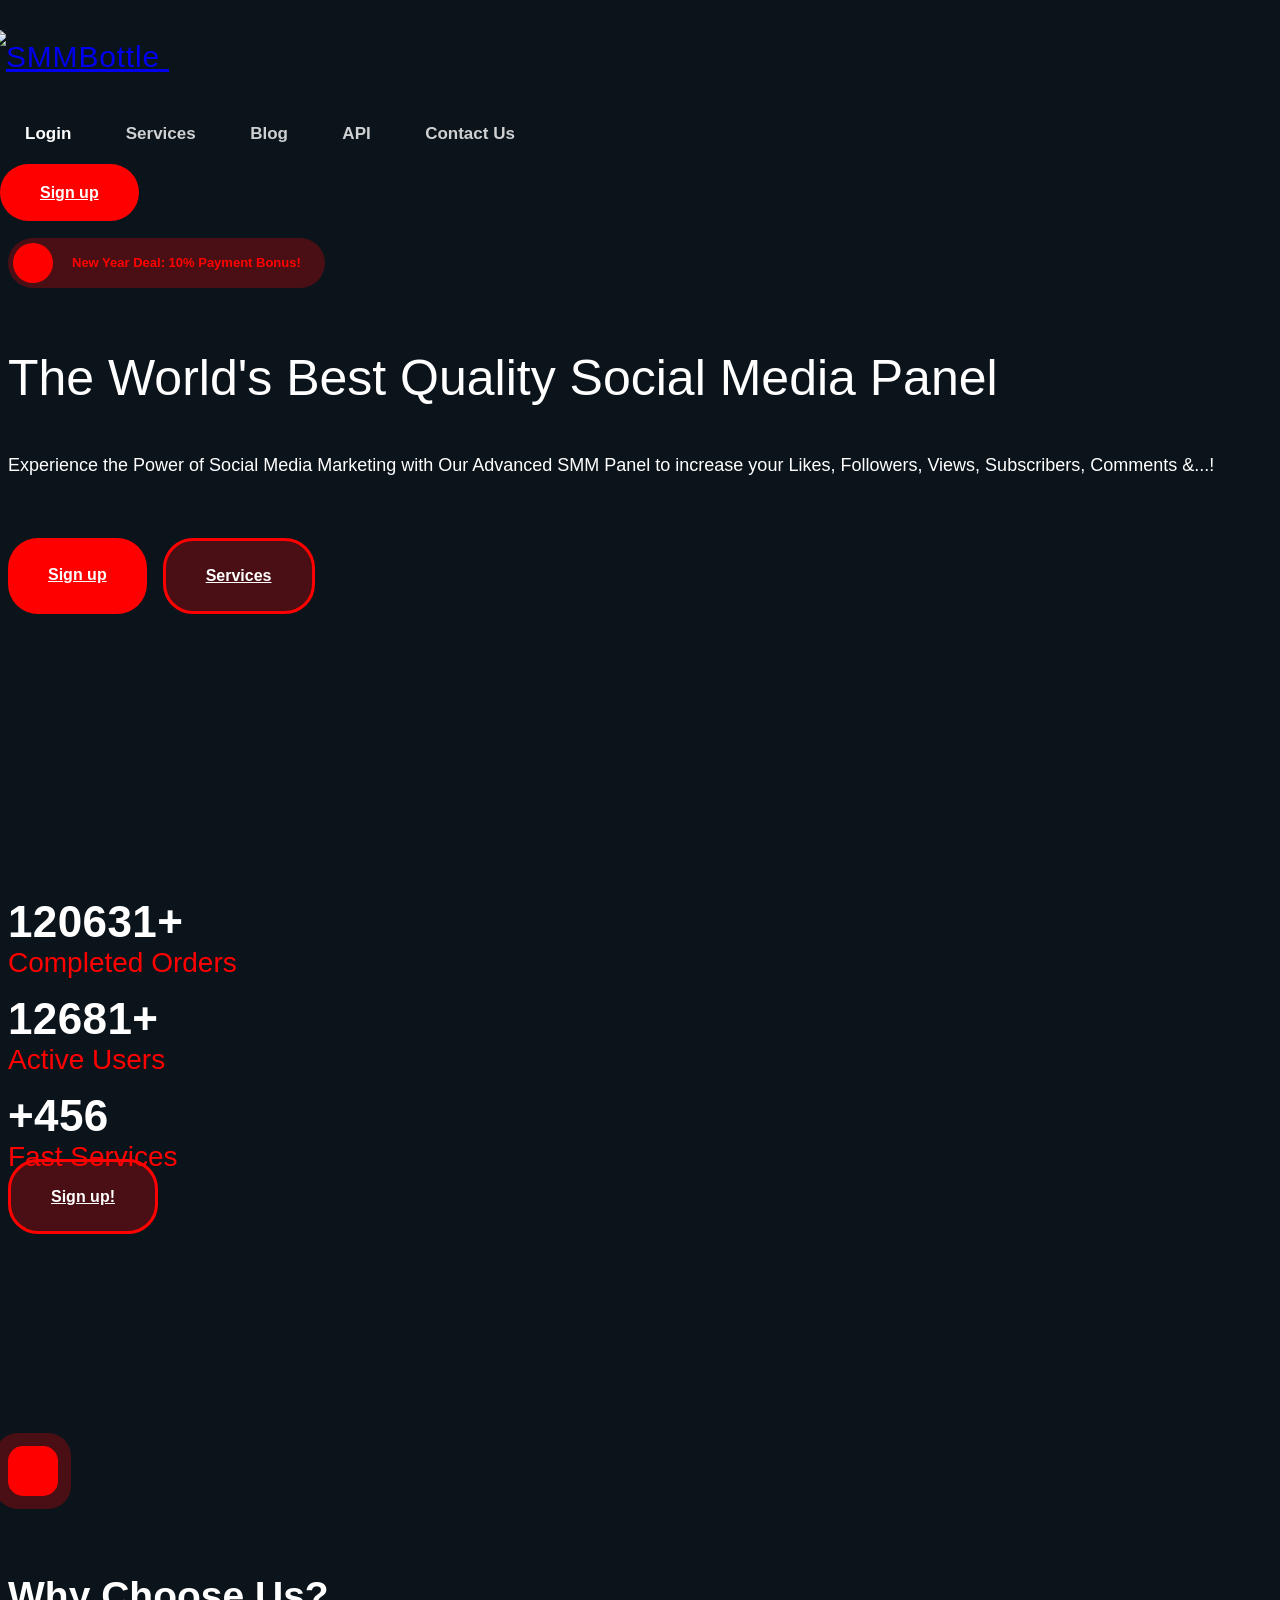
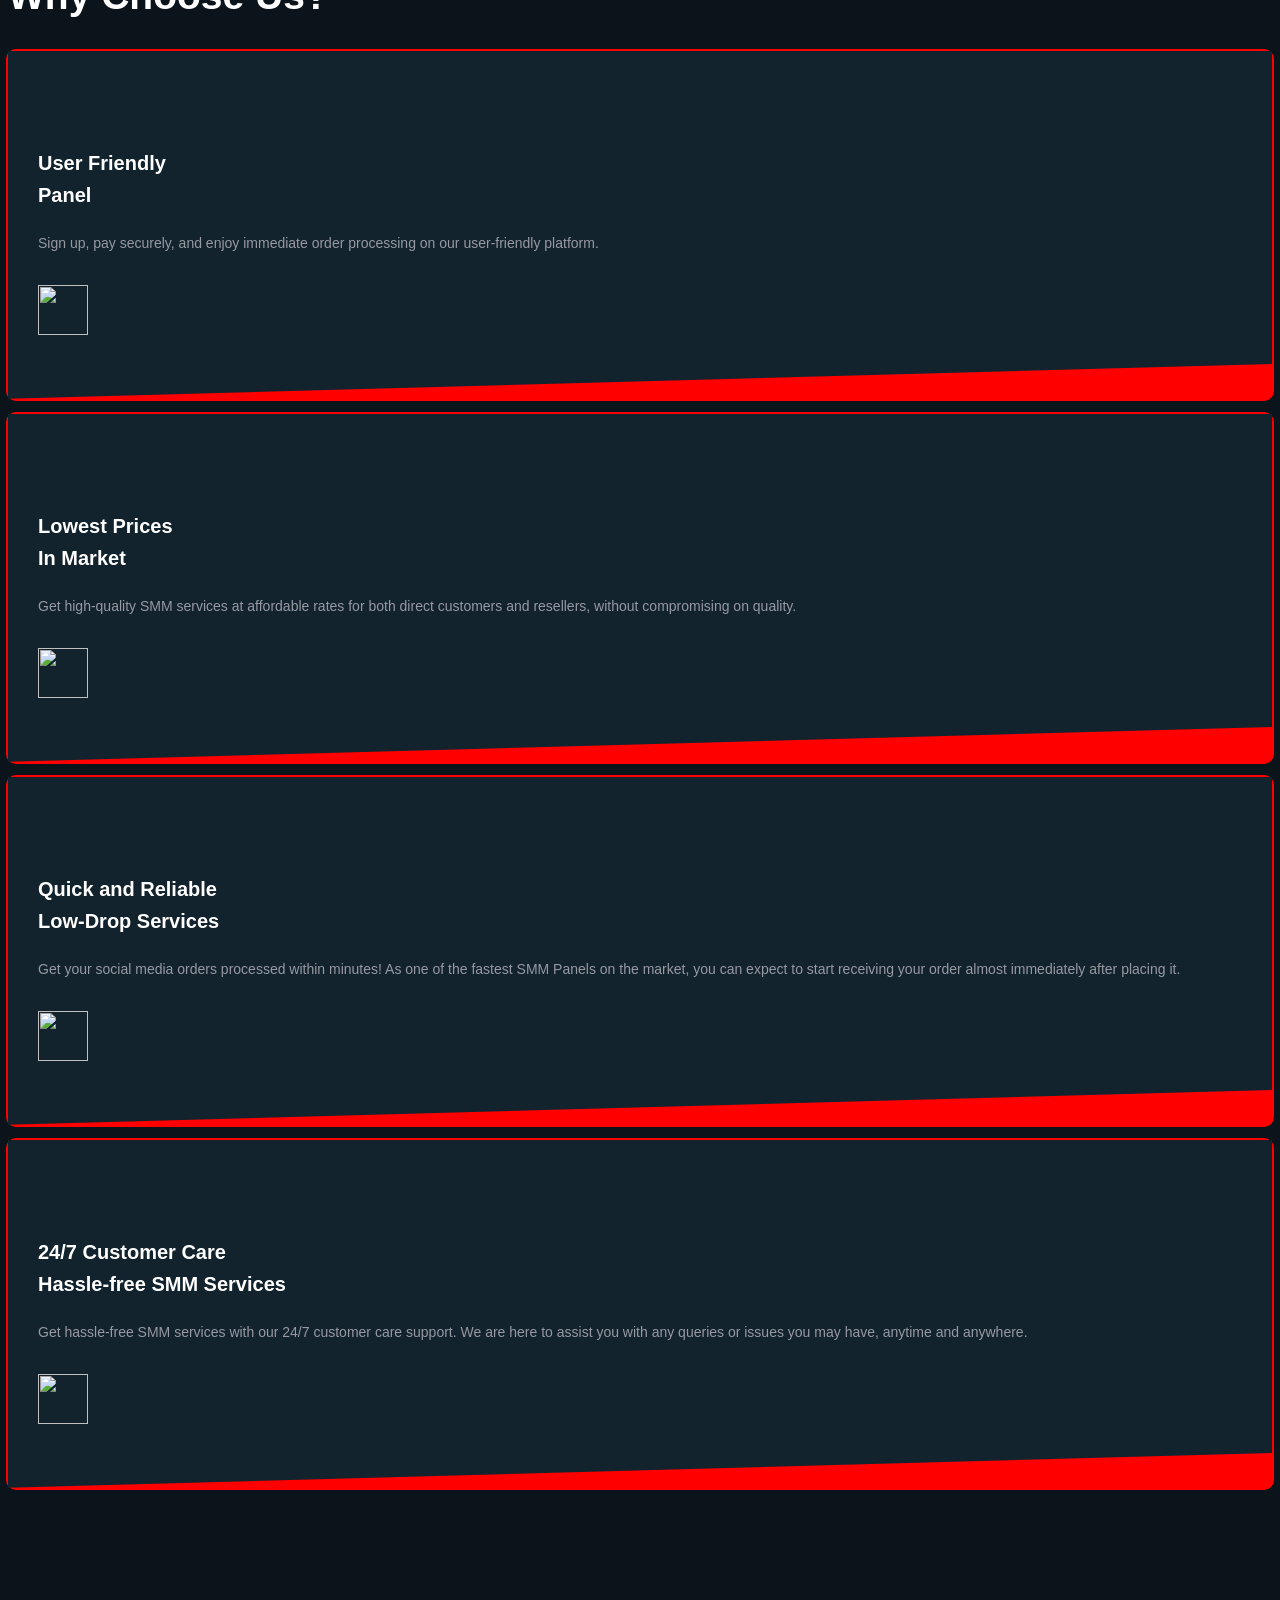
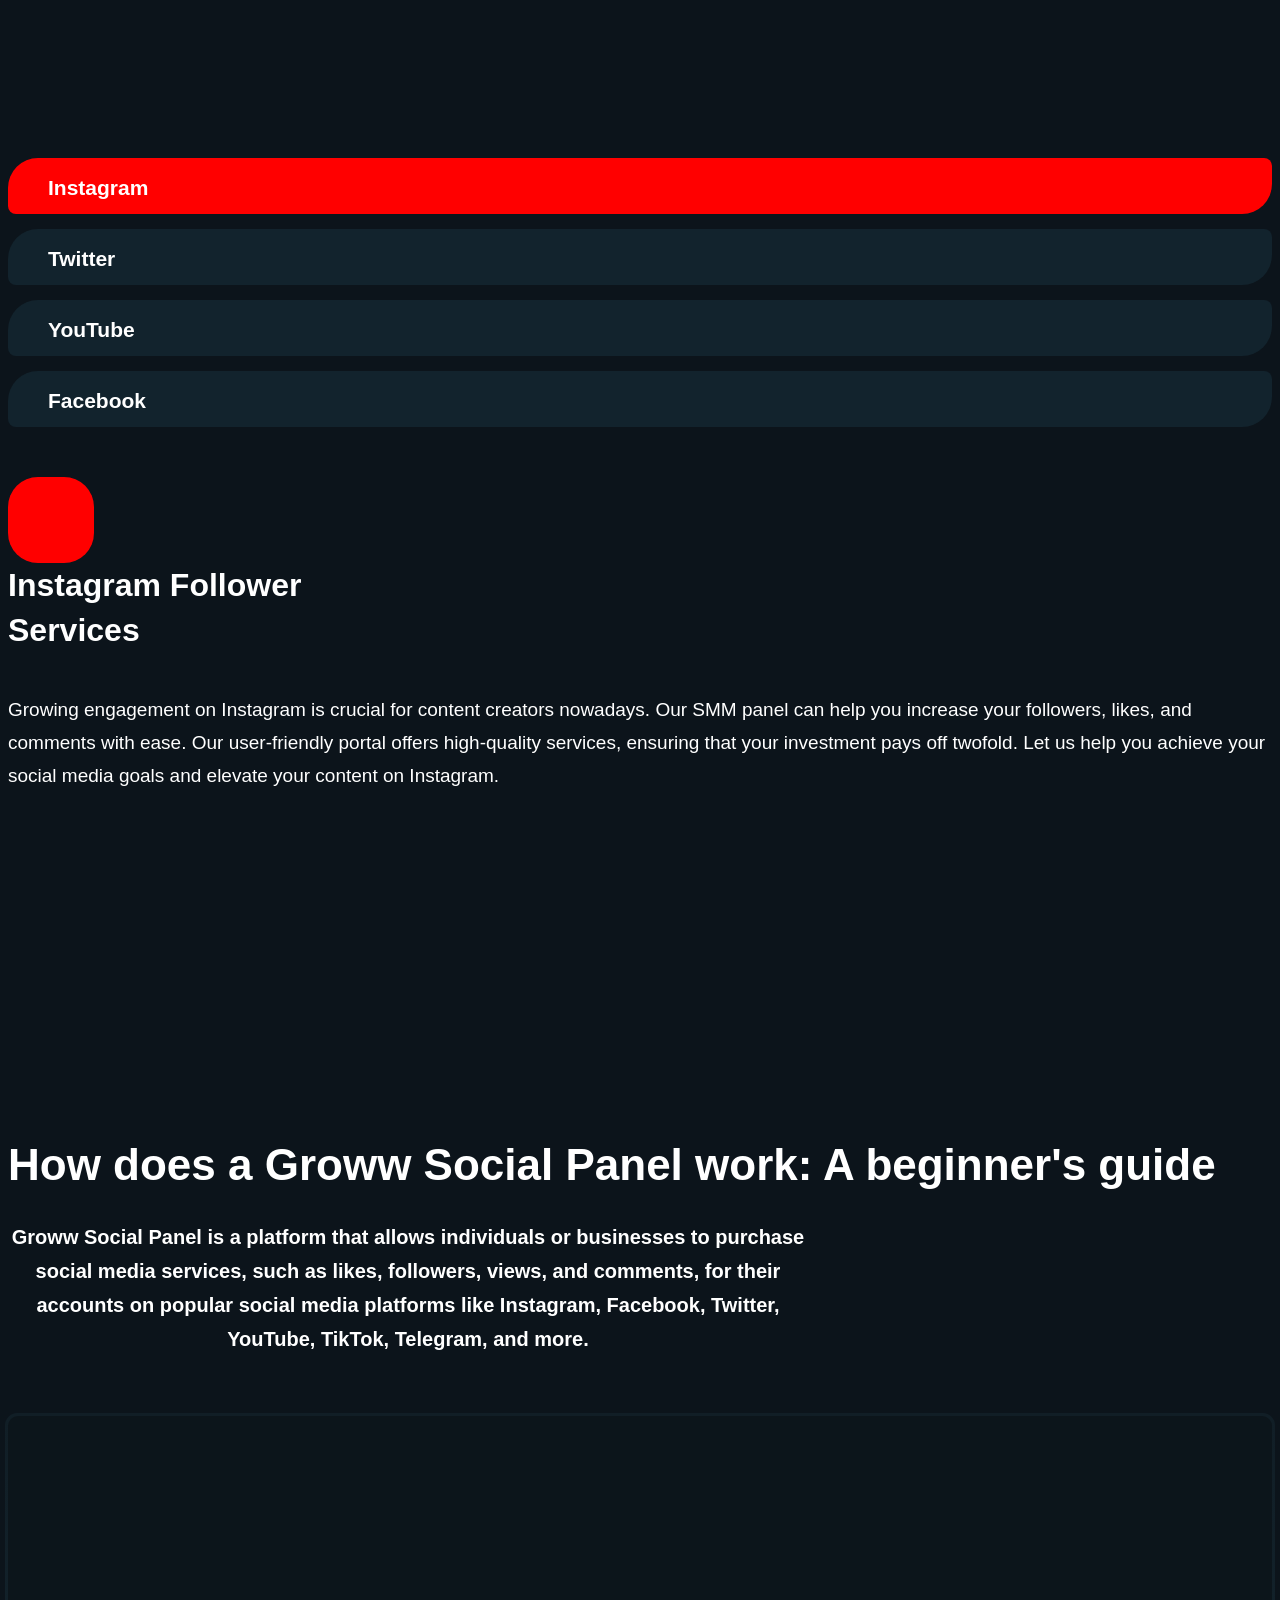
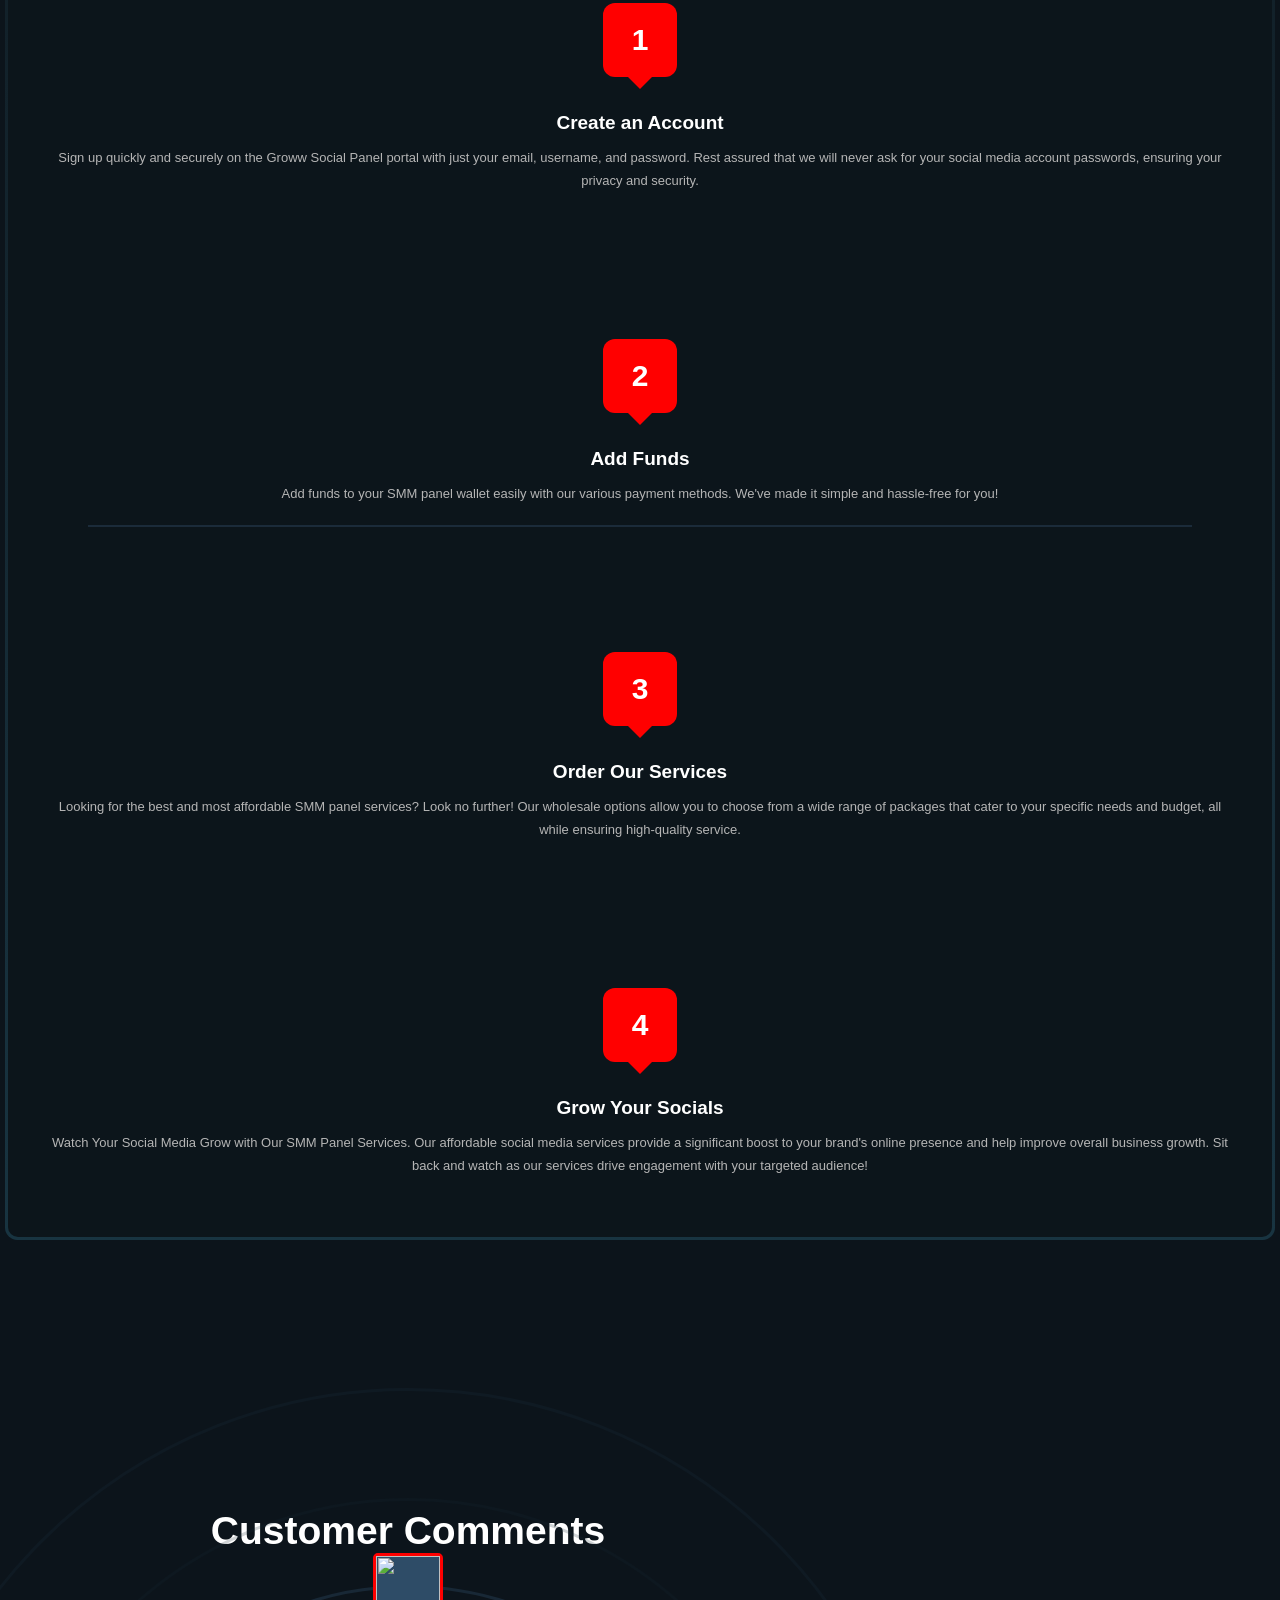
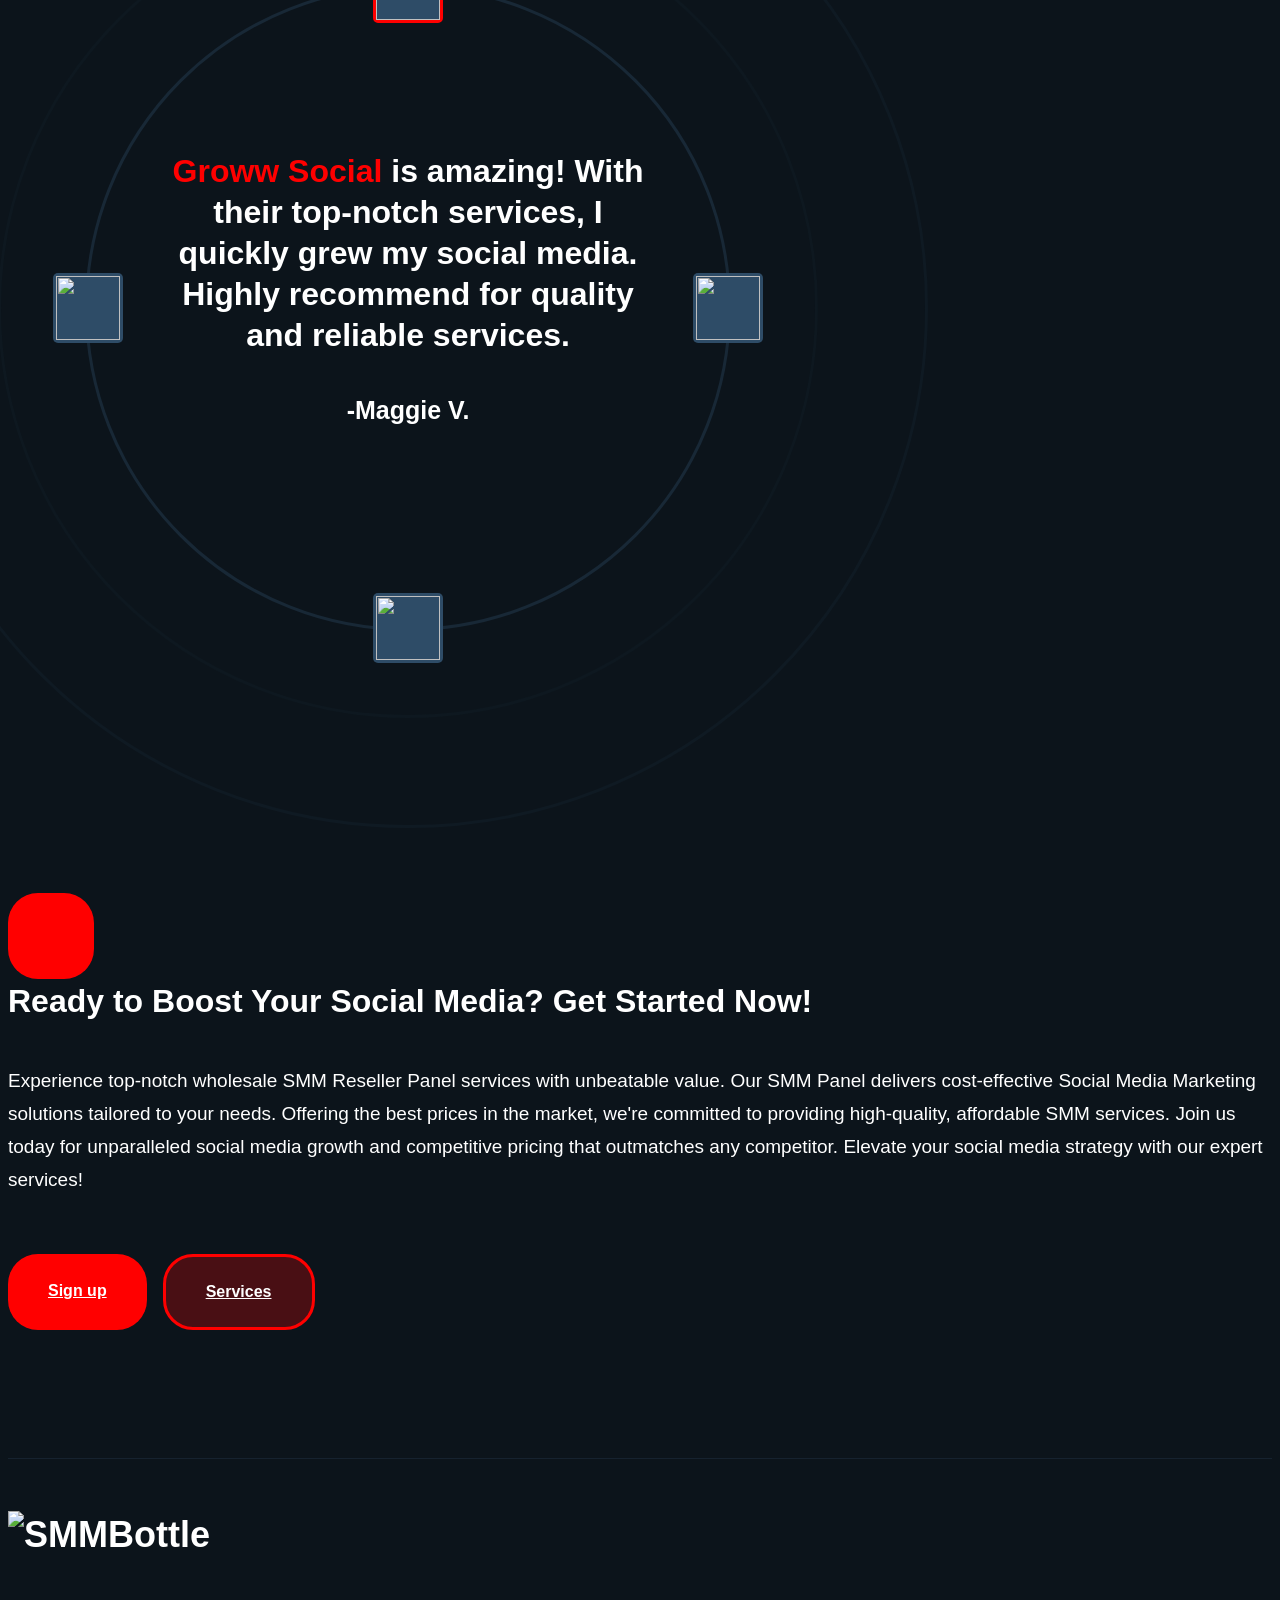
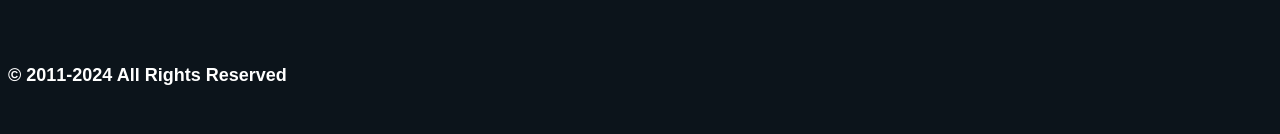
==== index.html @ cbc25759 "Create index.html" ====
                                                                                                                                                                                                                                                                                                                                                                                                                                                                                                                                                                                                                                                                                                                                                                                                                                                                                                                                                                                                                                                                                                                                                                                                                                                                                                                                                                                                                                                                                                                                                                                                                                                                                                                                                                                                                                                                                                                                                                                                                                                                                                                                                                                                                                                                                                                                                                                                                                                                                                                                                                                                                                                                                                                                                                                                                                                                                                                                                                                                                                                                                                                                                                                                                                                                                                                                                                                                                                                                                                                                                                                                                                                                                                                                                                                                                                                                                                                                                                                                                                                                                                                                                                                                                                                                                                                                                                                                                                                                                                                                                                                                                                                                                                                                                                                                                                                                                                                                                                                                                                                                                                                                                                                                                                                                                                                                                                                                                                                                                                                                                                                                                                                                                                                                                                                                                                                                                                                                                                                                                                                                                                                                                                                                                                                                                                                                                                                                                                                                                                                                                                                                                                                                                                                                                                                                                                                                                                                                                                                                                                                                                                                                                                                                                                                                                                                                                                                                                                                                                                                                                                                                                                                                                                                                                                                                                                                                                                                                                                                                                                                                                                                                                                                                                                                                                                                                                                                                                                                                                                                                                                                                                                                                                                                                                                                                                                                                                                                                                                                                                                                                                                                                                                                                                                                                                                                                                                                                                                                                                                                                                                                                                                                                                                                                                                                                                                                                                                                                                                                                                                                                                                                                                                                                                                                                                                                                                                                                                                                                                                                                                                                                                                                                                                                                                                                                                                                                                                                                                                                                                                                                                                                                                                                                                                                                                                                                                                                                                                                                                                                                                                                                                                                                                                                                                                                                                                                                                                                                                                                                                                                                                                                                                                                                                                                                                                                                                                                                                                                                                                                                                                                                                                                                                                                                                                                                                                                                                                                                                                                                                                                                                                                                                                                                                                                                                                                                                                                                                                                                                                                                                                                                                                                                                                                                                                                                                                                                                                                                                                                                                                                                                                                                                                                                                                                                                                                                                                                                                                                                                                                                                                                                                                                                                                                                                                                                                                                                                                                                                                                                                                                                                                                                                                                                                                                                                                                                                                                                                                                                                                                                                                                                                                                                                                                                                                                                                                                                                                                                                                                                                                                                                                                                                                                                                                                                                                                                                                                                                                                                                                                                                                                                                                                                                                                                                                                                                                                                                                                                                                                                                                                                                                                                                                                                                                                                                                                                                                                                                                                                                                                                                                                                                                                                                                                                                                                                                                                                                                                                                                                                                                                                                                                                                                                                                                                                                                                                                                                                                                                                                                                                                                                                                                                                                                                                                                                                                                                                                                                                                                                                                                                                                                                                                                                                                                                                                                                                                                                                                                                                                                                                                                                                                                                                                                                                                                                                                                                                                                                                                                                                                                                                                                                                                                                                                                                                                                                                                                                                                                                                                                                                                                                                                                                                                                                                                                                                                                                                                                                                                                                                                                                                                                                                                                                                                                                                                                                                                                                                                                                                                                                                                                                                                                                                                                                                                                                                                                                                                                                                                                                                                                                                                                                                                                                                                                                                                                                                                                                                                                                                                                                                                                                                                                                                                                                                                                                                                                                                                                                                                                                                                                                                                                                                                                                                                                                                                                                                                                                                                                                                                                                                                                                                                                                                                                                                                                                                                                                                                                                                                                                                                                                                                                                                                                                                                                                                                                                                                                                                                                                                                                                                                                                                                                                                                                                                                                                                                                                                                                                                                                                                                                                                                                                                                                                                                                                                                                                                                                                                                                                                                                                                                                                                                                                                                                                                                                                                                                                                                                                                                                                                                                                                                                                                                                                                                                                                                                                                                                                                                                                                                                                                                                                                                                                                                                                                                                                                                                                                                                                                                                                                                                                                                                                                                                                                                                                                                                                                                                                                                                                                                                                                                                                                                                                                                                                                                                                                                                                                                                                                                                                                                                                                                                                                                                                                                                                                                                                                                                                                                                                                                                                                                                                                                                                                                                                                                                                                                                                                                                                                                                                                                                                                                                                                                                                                                                                                                                                                                                                                                                                                                                                                                                                                                                                                                                                                                                                                                                                                                                                                                                                                                                                                                                                                                                                                                                                                                                                                                                                                                                                                                                                                                                                                                                                                                                                                                                                                                                                                                                                                                                                                                                                                                                                                                                                                                                                                                                                                                                                                                                                                                                                                                                                                                                                                                                                                                                                                                                                                                                                                                                                                                                                                                                                                                                                                                                                                                                                                                                                                                                                                                                                                                                                                                                                                                                                                                                                                                                                                                                                                                                                                                                                                                                                                                                                                                                                                                                                                                                                                                                                                                                                                                                                                                                                                                                                                                                                                                                                                                                                                                                                                                                                                                                                                                                                                                                                                                                                                                                                                                                                                                                                                                                                                                                                                                                                                                                                                                                                                                                                                                                                                                                                                                                                                                                                                                                                                                                                                                                                                                                                                                                                                                                                                                                                                                                                                                                                                                                                                                                                                                                                                                                                                                                                                                                                                                                                                                                                                                                                                                                                                                                                                                                                                                                                                                                                                                                                                                                                                                                                                                                                                                                                                                                                                                                                                                                                                                                                                                                                                                                                                                                                                                                                                                                                                                                                                                                                                                                                                                                                                                                                                                                                                                                                                                                                                                                                                                                                                                                                                                                                                                                                                                                                                                                                                                                                                                                                                                                                                                                                                                                                                                                                                                                                                                                                                                                                                                                                                                                                                                                                                                                                                                                                                                                                                                                                                                                                                                                                                                                                                                                                                                                                                                                                                                                                                                                                                                                                                                                                                                                                                                                                                                                                                                                                                                                                                                                                                                                                                                                                                                                                                                                                                                                                                                                                                                                                                                                                                                                                                                                                                                                                                                                                                                                                                                                                                                                                                                                                                                                                                                                                                                                                                                                                                                                                                                                                                                                                                                                                                                                                                                                                                                                                                                                                                                                                                                                                                                                                                                                                                                                                                                                                                                                                                                                                                                                                                                                                                                                                                                                                                                                                                                                                                                                                                                                                                                                                                                                                                                                                                                                                                                                                                                                                                                                                                                                                                                                                                                                                                                                                                                                                                                                                                                                                                                                                                                                                                                                                                                                                                                                                                                                                                                                                                                                                                                                                                                                                                                                                                                                                                                                                                                                                                                                                                                                                                                                                                                                                                                                                                                                                                                                                                                                                                                                                                                                                                                                                                                                                                                                                                                                                                                                                                                                                                                                                                                                                                                                                                                                                                                                                                                                                                                                                                                                                                                                                                                                                                                                                                                                                                                                                                                                                                                                                                                                                                                                                                                                                                                                                                                                                                                                                                                                                                                                                                                                                                                                                                                                                                                                                                                                                                                                                                                                                                                                                                                                                                                                                                                                                                                                                                                                                                                                                                                                                                                                                                                                                                                                                                                                                                                                                                                                                                                                                                                                                                                                                                                                                                                                                                                                                                                                                                                                                                                                                                                                                                                                                                                                                                                                                                                                                                                                                                                                                                                                                                                                                                                                                                                                                                                                                                                                                                                                                                                                                                                                                                                                                                                                                                                                                                                                                                                                                                                                                                                                                                                                                                                                                                                                                                                                                                                                                                                                                                                                                                                                                                                                                                                                                                                                                                                                                                                                                                                                                                                                                                                                                                                                                                                                                                                                                                                                                                                                                                                                                                                                                                                                                                                                                                                                                                                                                                                                                                                                                                                                                                                                                                                                                                                                                                                                                                                                                                                                                                                                                                                                                                                                                                                                                                                                                                                                                                                                                                                                                                                                                                                                                                                                                                                                                                                                                                                                                                                                                                                                                                                                                                                                                                                                                                                                                                                                                                                                                                                                                                                                                                                                                                                                                                                                                                                                                                                                                                                                                                                                                                                                                                                                                                                                                                                                                                                                                                                                                                                                                                                                                                                                                                                                                                                                                                                                                                                                                                                                                                                                                                                                                                                                                                                                                                                                                                                                                                                                                                                                                                                                                                                                                                                                                                                                                                                                                                                                                                                                                                                                                                                                                                                                                                                                                                                                                                                                                                                                                                                                                                                                                                                                                                                                                                                                                                                                                                                                                                                                                                                                                                                                                                                                                                                                                                                                                                                                                                                                                                                                                                                                                                                                                                                                                                                                                                              <!DOCTYPE html>
<html lang="en">
<head>
  <meta charset="utf-8">
  <meta http-equiv="X-UA-Compatible" content="IE=edge">
  <meta name="viewport" content="width=device-width, initial-scale=1">
  <title>SMM Panel : Main SMM Service Panel Provider</title>
  <meta name="keywords" content="smm panel,cheapest smm panel,best smm panel,cheap smm panel,smm panel India,best smm,smm,social media panel,smm panels,smm reseller panel,Indian smm panel,top smm panel,cheapest panel,smm services">
  <meta name="description" content="REGISTER NOW and Start using the Best SMM Panel . growwsocial.shop.com is the main provider, offering the best quality and cheapest services. Which smm provider? Best Smm Provider.">
      <link rel="shortcut icon" type="image/ico" href="https://cs1.socpanel.com/cs1/panel_favicons/9MqR5q7zj6KIHDn8gBYJegpQm7QaJer59IpIsSBL.ico" 
      
<script>
</script>

      <link rel="stylesheet" type="text/css" href="https://cdn.mypanel.link/ds1jfz/u4ys35lj2wk9chk8.css">
      <link rel="stylesheet" type="text/css" href="https://growwsocial.github.io/1010/css.css">
      
      <link rel="stylesheet" type="text/css" href="https://cdn.mypanel.link/css/font-awesome/css/all.min.css">
      
     <link rel="stylesheet" href="https://growwsocial.github.io/1010/btn.css">
    
</head>
<body>
  
    <!-- header -->
    <div class="header">
        <div class="container">
            <div class="row" style="height: 99px;">
                <div class="col-auto align-self-center">
                    <!-- site name and icon -->
                    <div class="row">
                        <div class="col align-self-center">
                            <div class="site-name">
                              <a href="#">
															<img src="https://i.postimg.cc/3rZ5YvFR/Picsart-24-12-08-23-09-09-229-removebg-preview.png.png" alt="SMMBottle" title="SMMBottle" class="d-none d-md-inline-block">
							                                <img src="https://i.postimg.cc/3rZ5YvFR/Picsart-24-12-08-23-09-09-229-removebg-preview.png.png" class="d-md-none ml-4" alt="">
                              </a>
                            </div>
                        </div>
                    </div>
                </div>
                <div class="col">
                    <div class="head-menu">
                        <div class="row">
                            <div class="col text-lg-right mmff">
                                <div class="header-menu">
                                    <ul>
                                        <li class="active">
											<a href="https://growwsocial.shop/login">Login</a>
                                        </li>
										<li>
                                          <a href="https://growwsocial.shop/services">Services</a>
                                        </li>
                                        <li>
                                          <a href="https://growwsocial.shop/blog">Blog</a>
                                        </li>
                                        <li>
                                          <a href="https://growwsocial.shop/developer">API</a>
                                        </li>
										<li>
                                          <a href="https://growwsocial.shop/support/dialog">Contact Us</a>
                                        </li>
                                    </ul>
                                </div>
                            </div>
                            <div class="col-auto align-self-center mmff">
                              <a href="https://growwsocial.shop/reg" class="btn btn-primary custom-btn">
                                    <i class="fas fa-plus mr-2"></i>
                                    Sign up
                                </a>
                            </div>
                        </div>
                    </div><!-- head-menu end -->
                </div>
                <div class="col-auto for-mobile align-self-center">
                    <div class="home-menu-btn px-3 py-4" onclick="homeMenuToggle()" style="color: #fff;">
                        <i class="fas fa-bars fa-2x"></i>
                    </div>
                </div>
            </div>
        </div>
    </div>
    <!-- header end -->

<!-- Main variables *content* -->
    <div class="home-head">
        <div class="home-head-bg"></div>
        <div class="home-head-content">
            <div class="container" style="position: relative;">
                <div class="bub-items">
                    <img src="https://cdn.smmspot.net/firesmm/assets/icons/header/head-0.svg" class="bubi-0" alt="">
                    <img src="https://cdn.smmspot.net/firesmm/assets/icons/header/head-1.svg" class="bubi-1" alt="">
                    <img src="https://cdn.smmspot.net/firesmm/assets/icons/header/head-2.svg" class="bubi-2" alt="">
                    <img src="https://cdn.smmspot.net/firesmm/assets/icons/header/head-3.svg" class="bubi-3" alt="">
                </div>
                <div class="row home-head-real-content">
                    <div class="col-lg-6 align-self-center">
                        <div class="hh-left-badge">
                            <div class="hhlb-icon">
                                <i class="fas fa-bolt"></i>
                            </div>
                            <div class="hhlb-text">
                           New Year Deal: 10% Payment Bonus!
                            </div>
                        </div><!-- hh-left-badge -->

                        <h1 class="hl-title">
                                                        The World's Best Quality Social Media Panel
                        </h1>
                        <div class="hl-text">
                            Experience the Power of Social Media Marketing with Our Advanced SMM Panel to increase your Likes, Followers, Views, Subscribers, Comments &...!
                        </div>

                        <div class="hl-btns">
                            <a href="https://growwsocial.shop/reg" class="btn btn-primary btn-lg custom-btn">
                                Sign up
                            </a>
                            <a href="https://growwsocial.shop/services" class="btn btn-lg btn-outline tran-btn">
                                Services
                            </a>
                        </div>

</div><!-- col left -->
<div class="col-lg-5 offset-lg-1 align-self-center mt-5 mt-lg-0">
    <img src="https://i.postimg.cc/85hRL6SY/Picsart-24-12-08-11-22-20-515.png" class="main-img" alt="">
        </div>
    </div>
</div><!-- col right -->



                </div>
            </div>
        </div>
    </div><!-- home-head -->


    <section class="home-section">
        <div class="container">
            <div>
                <div class="hfs-content">
                    <div class="row">
                        <div class="col-lg-3 col-md-6 align-self-center">
                            <div class="hfs-item">
                                <div class="hfs-count">
                                    120631+
                                </div>
                                <div class="hfs-title">
                                    Completed Orders
                                </div>
                            </div>
                        </div><!-- col -->
                        <div class="col-lg-3 col-md-6 align-self-center">
                            <div class="hfs-item">
                                <div class="hfs-count">
                                    12681+
                                </div>
                                <div class="hfs-title">
                                    Active Users
                                </div>
                            </div>
                        </div><!-- col -->
                        <div class="col-lg-3 col-md-6 align-self-center">
                            <div class="hfs-item">
                                <div class="hfs-count">
                                    +456
                                </div>
                                <div class="hfs-title">
                                    Fast Services
                                </div>
                            </div>
                        </div><!-- col -->
                        <div class="col-lg-3 col-md-6 align-self-center">
                            <a href="https://growwsocial.shop/reg" class="btn btn-lg btn-outline btn-block tran-btn" data-second-text="Join now">
                                Sign up!
                            </a>
                        </div><!-- col -->
                    </div><!-- row -->
                </div><!-- hfs-content -->
            </div>
        </div>
    </section>
    <!-- end -->


    <section class="home-section">
        <div class="container">
            <div class="home-title text-center mb-5">
                <div class="hh-icon">
                    <div class="hh-content" >
                        <i class="fas fa-bolt" ></i>
                    </div>
                </div>
                <h2>Why Choose Us?</h2>
            </div>

            <div class="wcu-content mt-5">
                <div class="row">

                    <div class="col-lg-3 col-md-6 col-12">
                        <div class="wcu-conteiner">
                            <div class="wcu-box" >
                                <div class="wcu-body">
                                    <div class="wcu-icon">
                                        <img src="https://i.postimg.cc/dtj7JbPP/Picsart-24-12-08-22-28-15-048.png" alt="">
                                    </div>
                                    <div class="wcu-title">
                                        User Friendly<br> Panel
                                    </div>
                                    <div class="wcu-text">
                                        Sign up, pay securely, and enjoy immediate order processing on our user-friendly platform.
                                    </div>
                                  <a class="wcu-go" href="#">
    <img src="https://i.postimg.cc/J4HW7MCG/Picsart-24-12-08-21-40-47-095.png" style="width: 50px; height: 50px;">
</a>
                                </div>
                            </div>
                        </div>
                    </div><!-- col end -->

                    <div class="col-lg-3 col-md-6 col-12">
                        <div class="wcu-conteiner">
                            <div class="wcu-box">
                                <div class="wcu-body">
                                    <div class="wcu-icon">
                                        <img src="https://i.postimg.cc/4dhNDtPx/Picsart-24-12-08-21-55-31-491.png" alt="">
                                    </div>
                                    <div class="wcu-title">
                                        Lowest Prices<br>In Market
                                    </div>
                                    <div class="wcu-text">
                                        Get high-quality SMM services at affordable rates for both direct customers and resellers, without compromising on quality.
                                    </div>
                                    <a class="wcu-go" href="#">
    <img src="https://i.postimg.cc/J4HW7MCG/Picsart-24-12-08-21-40-47-095.png" style="width: 50px; height: 50px;">
</a>
                                </div>
                            </div>
                        </div>
                    </div><!-- col end -->
                    
                    <div class="col-lg-3 col-md-6 col-12">
                        <div class="wcu-conteiner">
                            <div class="wcu-box">
                                <div class="wcu-body">
                                    <div class="wcu-icon">
                                        <img src="https://i.postimg.cc/sxhKqVvh/Picsart-24-12-08-22-03-06-455.png" alt="">
                                    </div>
                                    <div class="wcu-title">
                                        Quick and Reliable<br>Low-Drop Services
                                    </div>
                                    <div class="wcu-text">
                                        Get your social media orders processed within minutes! As one of the fastest SMM Panels on the market, you can expect to start receiving your order almost immediately after placing it.
                                    </div>
                                    <a class="wcu-go" href="#">
    <img src="https://i.postimg.cc/J4HW7MCG/Picsart-24-12-08-21-40-47-095.png" style="width: 50px; height: 50px;">
</a>
                                </div>
                            </div>
                        </div>
                    </div><!-- col end -->

                    <div class="col-lg-3 col-md-6 col-12">
                        <div class="wcu-conteiner">
                            <div class="wcu-box">
                                <div class="wcu-body">
                                    <div class="wcu-icon">
                                        <img src="https://i.postimg.cc/1RnWfKJ3/Picsart-24-12-08-21-59-53-656.png" alt="">
                                    </div>
                                    <div class="wcu-title">
                                        24/7 Customer Care<br>Hassle-free SMM Services
                                    </div>
                                    <div class="wcu-text">
                                        Get hassle-free SMM services with our 24/7 customer care support. We are here to assist you with any queries or issues you may have, anytime and anywhere.
                                    </div>
                                    <a class="wcu-go" href="#">
    <img src="https://i.postimg.cc/J4HW7MCG/Picsart-24-12-08-21-40-47-095.png" style="width: 50px; height: 50px;">
</a>
                                </div>
                            </div>
                        </div>
                    </div><!-- col end -->

                </div><!-- row -->
            </div><!-- wcu-content -->

        </div>
    </section>


    <section class="home-section">
        <div class="container">
            <div class="hsobs">
                <div class="row">

                    <div class="col-lg-3 col-6">
                        <div class="hsob active" for="tab-1">
                            <div class="row">
                                <div class="col-auto align-self-center d-none d-md-block">
                                    <div class="hsob-icon">
                                        <i class="fab fa-instagram"></i>
                                    </div>
                                </div>
                                <div class="col align-self-center text-center">
                                    <div class="hsob-title">
                                        Instagram
                                    </div>
                                </div>
                            </div>
                        </div>
                    </div><!-- hsob end  -->

                    <div class="col-lg-3 col-6">
                        <div class="hsob" for="tab-2">
                            <div class="row">
                                <div class="col-auto align-self-center d-none d-md-block">
                                    <div class="hsob-icon">
                                        <i class="fab fa-twitter"></i>
                                    </div>
                                </div>
                                <div class="col align-self-center text-center">
                                    <div class="hsob-title">
                                        Twitter
                                    </div>
                                </div>
                            </div>
                        </div>
                    </div><!-- hsob end  -->

                    <div class="col-lg-3 col-6">
                        <div class="hsob" for="tab-3">
                            <div class="row">
                                <div class="col-auto align-self-center d-none d-md-block">
                                    <div class="hsob-icon">
                                        <i class="fab fa-youtube"></i>
                                    </div>
                                </div>
                                <div class="col align-self-center text-center">
                                    <div class="hsob-title">
                                        YouTube
                                    </div>
                                </div>
                            </div>
                        </div>
                    </div><!-- hsob end  -->

                    <div class="col-lg-3 col-6">
                        <div class="hsob" for="tab-4">
                            <div class="row">
                                <div class="col-auto align-self-center d-none d-md-block">
                                    <div class="hsob-icon">
                                        <i class="fab fa-facebook"></i>
                                    </div>
                                </div>
                                <div class="col align-self-center text-center">
                                    <div class="hsob-title">
                                        Facebook
                                    </div>
                                </div>
                            </div>
                        </div>
                    </div><!-- hsob end  -->

                </div><!-- row -->
            </div>
            <div class="home-tabs">
                <div id="tab-1" class="tab active">
                    <div class="row">
                        <div class="col-lg-6 align-self-center">
                            <div class="hsl-title">
                                <div class="row">
                                    <div class="col-md-auto col-12 align-self-center">
                                        <div class="hsl-title-icon">
                                            <i class="fab fa-instagram"></i>
                                        </div>
                                    </div>
                                    <div class="col-md col-12 align-self-center">
                                        <h2>
                                            Instagram Follower<br>Services
                                        </h2>
                                    </div>
                                </div>
                            </div>
                            <div class="hsl-text">
                                Growing engagement on Instagram is crucial for content creators nowadays. Our SMM panel can help you increase your followers, likes, and comments with ease. Our user-friendly portal offers high-quality services, ensuring that your investment pays off twofold. Let us help you achieve your social media goals and elevate your content on Instagram.
                            </div>
        
                            
                                
                        </div>
                        <div class="col-lg-6">
                            <img src="https://cdn.mypanel.link/ds1jfz/oklu0qptm0jgeouo.png" class="homeI-1" alt="">
                        </div>
                    </div>
                </div>
                <div id="tab-2" class="tab">
                    <div class="row">
                        <div class="col-lg-6 align-self-center">
                            <div class="hsl-title">
                                <div class="row">
                                    <div class="col-md-auto col-12 align-self-center">
                                        <div class="hsl-title-icon">
                                            <i class="fab fa-twitter"></i>
                                        </div>
                                    </div>
                                    <div class="col-md col-12 align-self-center">
                                        <h2>
                                            Twitter Follower<br>Services
                                        </h2>
                                    </div>
                                </div>
                            </div>
                            <div class="hsl-text">
                                Boost your online presence on Twitter with our top-notch SMM reseller panel services. Engage with your customers and drive more traffic to your business by utilizing our affordable Twitter likes, followers, retweets, and more. Our SMM panel can help you increase your social media visibility and gain credibility on this powerful platform. Try our services today!
                            </div>
        
                            
                        </div>
                        <div class="col-lg-6">
                            <img src="https://cdn.mypanel.link/9f0c73/sns4tqcwmfldky0x.webp" class="homeI-1" alt="">
                        </div>
                    </div>
                </div>
                <div id="tab-3" class="tab">
                    <div class="row">
                        <div class="col-lg-6 align-self-center">
                            <div class="hsl-title">
                                <div class="row">
                                    <div class="col-md-auto col-12 align-self-center">
                                        <div class="hsl-title-icon">
                                            <i class="fab fa-youtube"></i>
                                        </div>
                                    </div>
                                    <div class="col-md col-12 align-self-center">
                                        <h2>
                                            YouTube Views<br>Services
                                        </h2>
                                    </div>
                                </div>
                            </div>
                            <div class="hsl-text">
                                Boost your YouTube presence with our affordable and high-quality SMM panel service! Get authentic YouTube views, watch time, and subscribers at low prices with just one click. Our reliable service ensures that your campaign receives the best possible results without the risk of drops or spammy subscribers on your channel. 
                            </div>
        
                            
                        </div>
                        <div class="col-lg-6">
                            <img src="https://cdn.mypanel.link/9f0c73/lq7iz53601rg71nr.webp" class="homeI-1" alt="">
                        </div>
                    </div>
                </div>
                <div id="tab-4" class="tab">
                    <div class="row">
                        <div class="col-lg-6 align-self-center">
                            <div class="hsl-title">
                                <div class="row">
                                    <div class="col-md-auto col-12 align-self-center">
                                        <div class="hsl-title-icon">
                                            <i class="fab fa-facebook"></i>
                                        </div>
                                    </div>
                                    <div class="col-md col-12 align-self-center">
                                        <h2>
                                            Facebook<br>Services
                                        </h2>
                                    </div>
                                </div>
                            </div>
                            <div class="hsl-text">
                                Looking to amplify your Facebook presence? Groww Social Panel offers a dynamic solution to skyrocket your social media engagement. With our top-rated SMM Panel, enhance your Facebook engagement effortlessly. Our user-friendly platform provides tailored strategies to increase visibility and engagement on Facebook, ensuring your brand stands out in a crowded space. Experience the power of targeted social media marketing with Groww Social Panel and watch your online influence grow. Join us now to transform your Facebook strategy and achieve remarkable results.
                            </div>
        
                            
                        </div>
                        <div class="col-lg-6">
                            <img src="https://cdn.mypanel.link/9f0c73/i2wrbxd23dcoiyaa.webp" class="homeI-1" alt="">
                        </div>
                    </div>
                </div>
            </div>
        </div>
    </section>

    <section class="how-pworks">
        <div class="bg-1"></div>
        <div class="hpw-content">
            <div class="container">
                <div class="text-center">
                    <div class="hpw-title">
                        How does a Groww Social Panel work: A beginner's guide
                    </div>
                    <div class="hpw-text">
                        Groww Social Panel is a platform that allows individuals or businesses to purchase social media services, such as likes, followers, views, and comments, for their accounts on popular social media platforms like Instagram, Facebook, Twitter, YouTube, TikTok, Telegram, and more. 
                    </div>
                </div>
            </div>
        </div>
    </section>
    <section class="how-pworks-bottom">
        <div class="container">
            <div class="hpw-box">
                <div class="hpw-box-r">
                <div class="row">
                        <div class="col-lg-3 col-md-6">
                            <div class="hpw-item">
                                <div class="hpw-icon">
                                  <img src="https://cdn.smmspot.net/firesmm/assets/icons/user-plus.svg" alt="">
                                </div>
                                <div class="hpw-num">
                                    <span>
                                        1
                                    </span>
                                </div>
                                <div class="hpw-title">
                                    Create an Account
                                </div>
                                <div class="hpw-text">
                                    Sign up quickly and securely on the Groww Social Panel portal with just your email, username, and password. Rest assured that we will never ask for your social media account passwords, ensuring your privacy and security.  
                                </div>
                            </div>
                        </div><!-- col end -->

                        <div class="col-lg-3 col-md-6">
                            <div class="hpw-item">
                                <div class="hpw-icon">
                                    <img src="https://cdn.smmspot.net/firesmm/assets/icons/wallet.svg" alt="">
                                </div>
                                <div class="hpw-num">
                                    <span>
                                        2
                                    </span>
                                </div>
                                <div class="hpw-title">
                                    Add Funds
                                </div>
                                <div class="hpw-text">
                                    Add funds to your SMM panel wallet easily with our various payment methods. We've made it simple and hassle-free for you! 
                                </div>
                            </div>
                        </div><!-- col end -->

                        <div class="col-lg-3 col-md-6">
                            <div class="hpw-item">
                                <div class="hpw-icon">
                                    <img src="https://cdn.smmspot.net/firesmm/assets/icons/box-in-out.svg" alt="">
                                </div>
                                <div class="hpw-num">
                                    <span>
                                        3
                                    </span>
                                </div>
                                <div class="hpw-title">
                                    Order Our Services
                                </div>
                                <div class="hpw-text">
                                    Looking for the best and most affordable SMM panel services? Look no further! Our wholesale options allow you to choose from a wide range of packages that cater to your specific needs and budget, all while ensuring high-quality service.
                                </div>
                            </div>
                        </div><!-- col end -->

                        <div class="col-lg-3 col-md-6">
                            <div class="hpw-item">
                                <div class="hpw-icon">
                                    <img src="https://cdn.smmspot.net/firesmm/assets/icons/rocket.svg" alt="">
                                </div>
                                <div class="hpw-num">
                                    <span>
                                        4
                                    </span>
                                </div>
                                <div class="hpw-title">
                                    Grow Your Socials
                                </div>
                                <div class="hpw-text">
                                    Watch Your Social Media Grow with Our SMM Panel Services. Our affordable social media services provide a significant boost to your brand's online presence and help improve overall business growth. Sit back and watch as our services drive engagement with your targeted audience!
                                </div>
                            </div>
                        </div><!-- col end -->

                    </div>
                </div>
            </div>
        </div>
    </section>
    <div class="home-customer-container">
        <section class="home-customer">
            <div class="container">
                <div class="home-title mb-5 d-block d-md-none">
                    <h2>Customer Comments</h2>
                </div>
                <div class="slider-circle">
                    <div class="out-circle oc-1"></div>
                    <div class="out-circle oc-2"></div>

                    <div class="slider-content">
                        <div id="ccslide-1" class="slider-tab active">
                            <div class="member-comment">
                                
                                <div class="comment-text">
                                    <span class="special-color">Groww Social</span> is amazing! With their top-notch services, I quickly grew my social media. Highly recommend for quality and reliable services.
                                </div>
                                <div class="comment-user">
                                    -Maggie V.
                                </div>
                                <div class="comment-stars">
                                    <i class="fas fa-star"></i>
                                    <i class="fas fa-star"></i>
                                    <i class="fas fa-star"></i>
                                    <i class="fas fa-star"></i>
                                    <i class="fas fa-star"></i>
                                </div>
                            </div>
                        </div>
                        <div id="ccslide-2" class="slider-tab ">
                            <div class="member-comment">
                                
                                <div class="comment-text">
                                    <span class="special-color">Groww Social</span> is the real deal! Their services are top-notch, their prices are unbeatable, and their customer support is always there to help. I've recommended them to all of my friends and colleagues looking to improve their social media presence!
                                </div>
                                <div class="comment-user">
                                    -Peter C.
                                </div>
                                <div class="comment-stars">
                                    <i class="fas fa-star"></i>
                                    <i class="fas fa-star"></i>
                                    <i class="fas fa-star"></i>
                                    <i class="fas fa-star"></i>
                                    <i class="fas fa-star"></i>
                                </div>
                            </div>
                        </div><!-- cc-slide -->
                        <div id="ccslide-3" class="slider-tab">
                            <div class="member-comment">
                                
                                <div class="comment-text">
                                    If you're looking for a reliable and affordable SMM panel, look no further than <span class="special-color">Groww Social</span> I've used their services to grow my Instagram following and increase my engagement, and I couldn't be happier with the results! 
                                </div>
                                <div class="comment-user">
                                    -Bobby T.
                                </div>
                                <div class="comment-stars">
                                    <i class="fas fa-star"></i>
                                    <i class="fas fa-star"></i>
                                    <i class="fas fa-star"></i>
                                    <i class="fas fa-star"></i>
                                    <i class="fas fa-star"></i>
                                </div>
                            </div>
                        </div><!-- cc-slide -->
                        <div id="ccslide-4" class="slider-tab">
                            <div class="member-comment">
                                
                                <div class="comment-text">
                                    <span class="special-color">Groww Social</span> is a game-changer! Their unbeatable prices and top-notch customer support have helped me increase my Facebook likes, Twitter followers, and YouTube views. Highly recommend for improving social media presence.
                                </div>
                                <div class="comment-user">
                                    -Sam S.
                                </div>
                                <div class="comment-stars">
                                    <i class="fas fa-star"></i>
                                    <i class="fas fa-star"></i>
                                    <i class="fas fa-star"></i>
                                    <i class="fas fa-star"></i>
                                    <i class="fas fa-star"></i>
                                </div>
                            </div>
                        </div><!-- cc-slide -->
                    </div>

                    <div class="slider-btns">
                        <div class="slider-btn active sb-1" for="ccslide-1">
                            <img src="https://cdn.mypanel.link/ds1jfz/7z49dp700yz6dxmc.jpg" alt="">
                        </div>
                        <div class="slider-btn sb-2" for="ccslide-2">
                            <img src="https://cdn.mypanel.link/ds1jfz/c4wwrfkmypmwg443.jpg" alt="">
                        </div>
                        <div class="slider-btn sb-3" for="ccslide-3">
                            <img src="https://cdn.mypanel.link/ds1jfz/bp3074l9mhbzm6js.jpg" alt="">
                        </div>
                        <div class="slider-btn sb-4" for="ccslide-4">
                            <img src="https://cdn.mypanel.link/ds1jfz/gizfhdpp2iye75tm.jpg" alt="">
                        </div>
                    </div><!-- slider-btns end -->
    
                </div>
                    </div>

                    <div class="slider-btns">
                            <img src="" alt="">
                        </div>
                    </div><!-- slider-btns end -->
    
                </div>
            </div>
        </section>
    </div>

    <section class="home-section">
        <div class="container">
            <div class="row">
                <div class="col-lg-6 align-self-center py-5 my-5">
                    <div class="hsl-title">
                        <div class="row">
                            <div class="col-md-auto col-12 align-self-center">
                                <div class="hsl-title-icon">
                                    <i class="fas fa-star"></i>
                                </div>
                            </div>
                            <div class="col-md col-12 align-self-center">
                                <h2>
                                    Ready to Boost Your Social Media? Get Started Now!
                                </h2>
                            </div>
                        </div>
                    </div>
                    <div class="hsl-text">
                        Experience top-notch wholesale SMM Reseller Panel services with unbeatable value. Our SMM Panel delivers cost-effective Social Media Marketing solutions tailored to your needs. Offering the best prices in the market, we're committed to providing high-quality, affordable SMM services. Join us today for unparalleled social media growth and competitive pricing that outmatches any competitor. Elevate your social media strategy with our expert services!
					  </div>
                    <div class="hl-btns">
                        <a href="https://growwsocial.shop/reg" class="btn btn-primary btn-lg custom-btn">
                           Sign up
                        </a>
                        <a href="https://growwsocial.shop/services" class="btn btn-lg btn-outline tran-btn">
                            Services
                        </a>
                    </div>
                </div>
                <div class="col-lg-6 d-none d-lg-block">
                    <img src="https://i.postimg.cc/qqjrzVsg/Picsart-24-12-08-22-48-10-115.png" class="homeI-2" alt="">
                </div>
            </div>
        </div>
    </section>



    <footer>
        <div class="footer">
            <div class="footer-top">
                <div class="ft-content">
                    <div class="container">
                        <div class="row">
                            <div class="col-lg-7 text-center text-lg-left align-self-center">
                                <div class="site-name">
                            <img src="https://i.postimg.cc/3RD530RS/Picsart-24-12-08-22-53-12-497.png" 
     alt="SMMBottle" 
     title="SMMBottle" 
     style="width: 300px; height: 40px;">                                                
                                                                    </div>
                            </div>
                            <div class="col-lg-5 text-center footer-right text-lg-right align-self-center">                             
                            </div>
                        </div>
                    </div>
                </div>
            </div><!-- footer-top -->
            <div class="footer-bottom">
                <div class="container">
                    <div class="row">
                        <div class="col-lg text-lg-left text-center align-self-center">
                            <div class="footer-icons">
                                <img src="https://cdn.smmspot.net/firesmm/assets/icons/footer/webmoney.svg" alt="">
                                <img src="https://cdn.smmspot.net/firesmm/assets/icons/footer/payooner.svg" alt="">
                                <img src="https://cdn.smmspot.net/firesmm/assets/icons/footer/paypal.svg" alt="">
                                <img src="https://cdn.smmspot.net/firesmm/assets/icons/footer/visa.svg" alt="">
                                <img src="https://cdn.smmspot.net/firesmm/assets/icons/footer/mastercard.svg" alt="">
                            </div>
                        </div>
                        <div class="col-lg-auto text-lg-right text-center align-self-center">
                            <div class="footer-bt-info py-4">
                                © 2011-2024 All Rights Reserved
                            </div>
                        </div>
                    </div>
                </div>
            </div>
        </div>
    </footer>

  <script type="text/javascript" src="https://cdn.mypanel.link/libs/jquery/1.12.4/jquery.min.js">
      </script>
  
  <script type="text/javascript" src="https://cdn.mypanel.link/ds1jfz/jjuaxy37cjj64slb.js">
      </script>
  

</body>
</html>
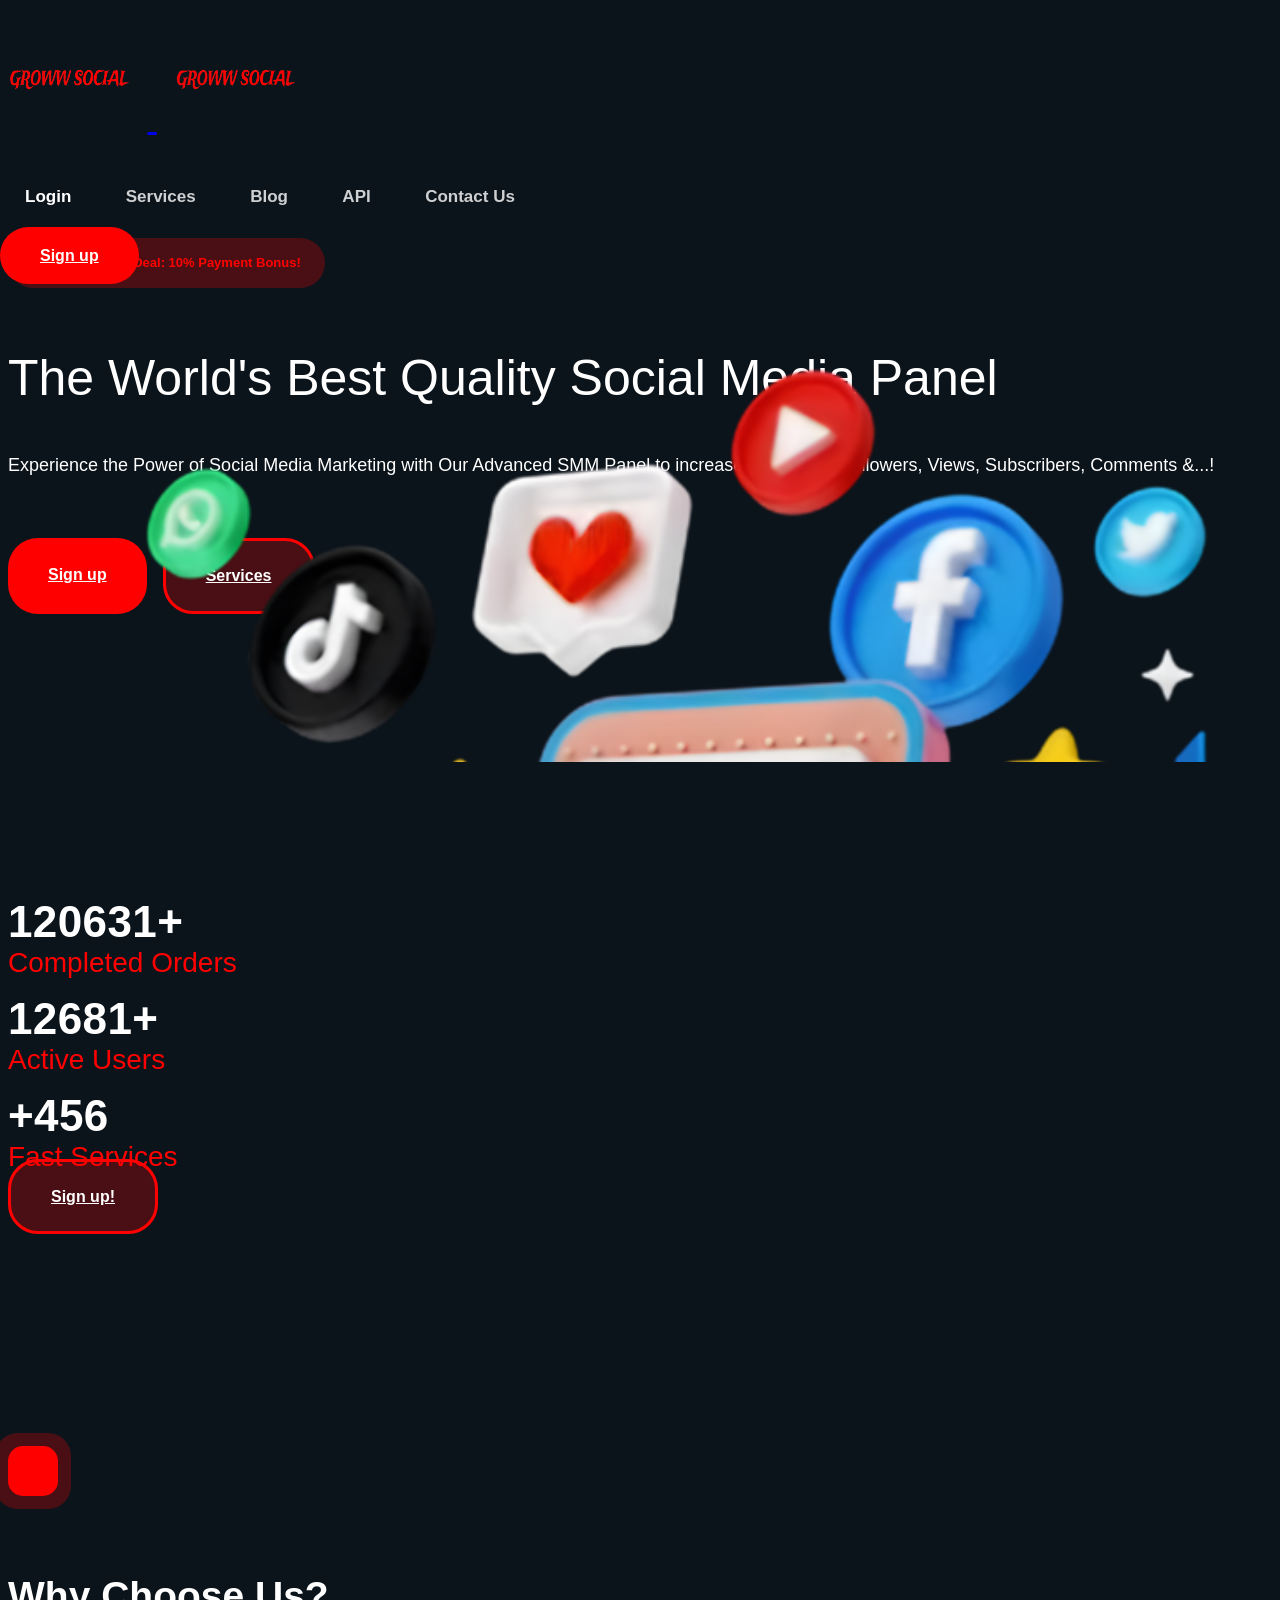
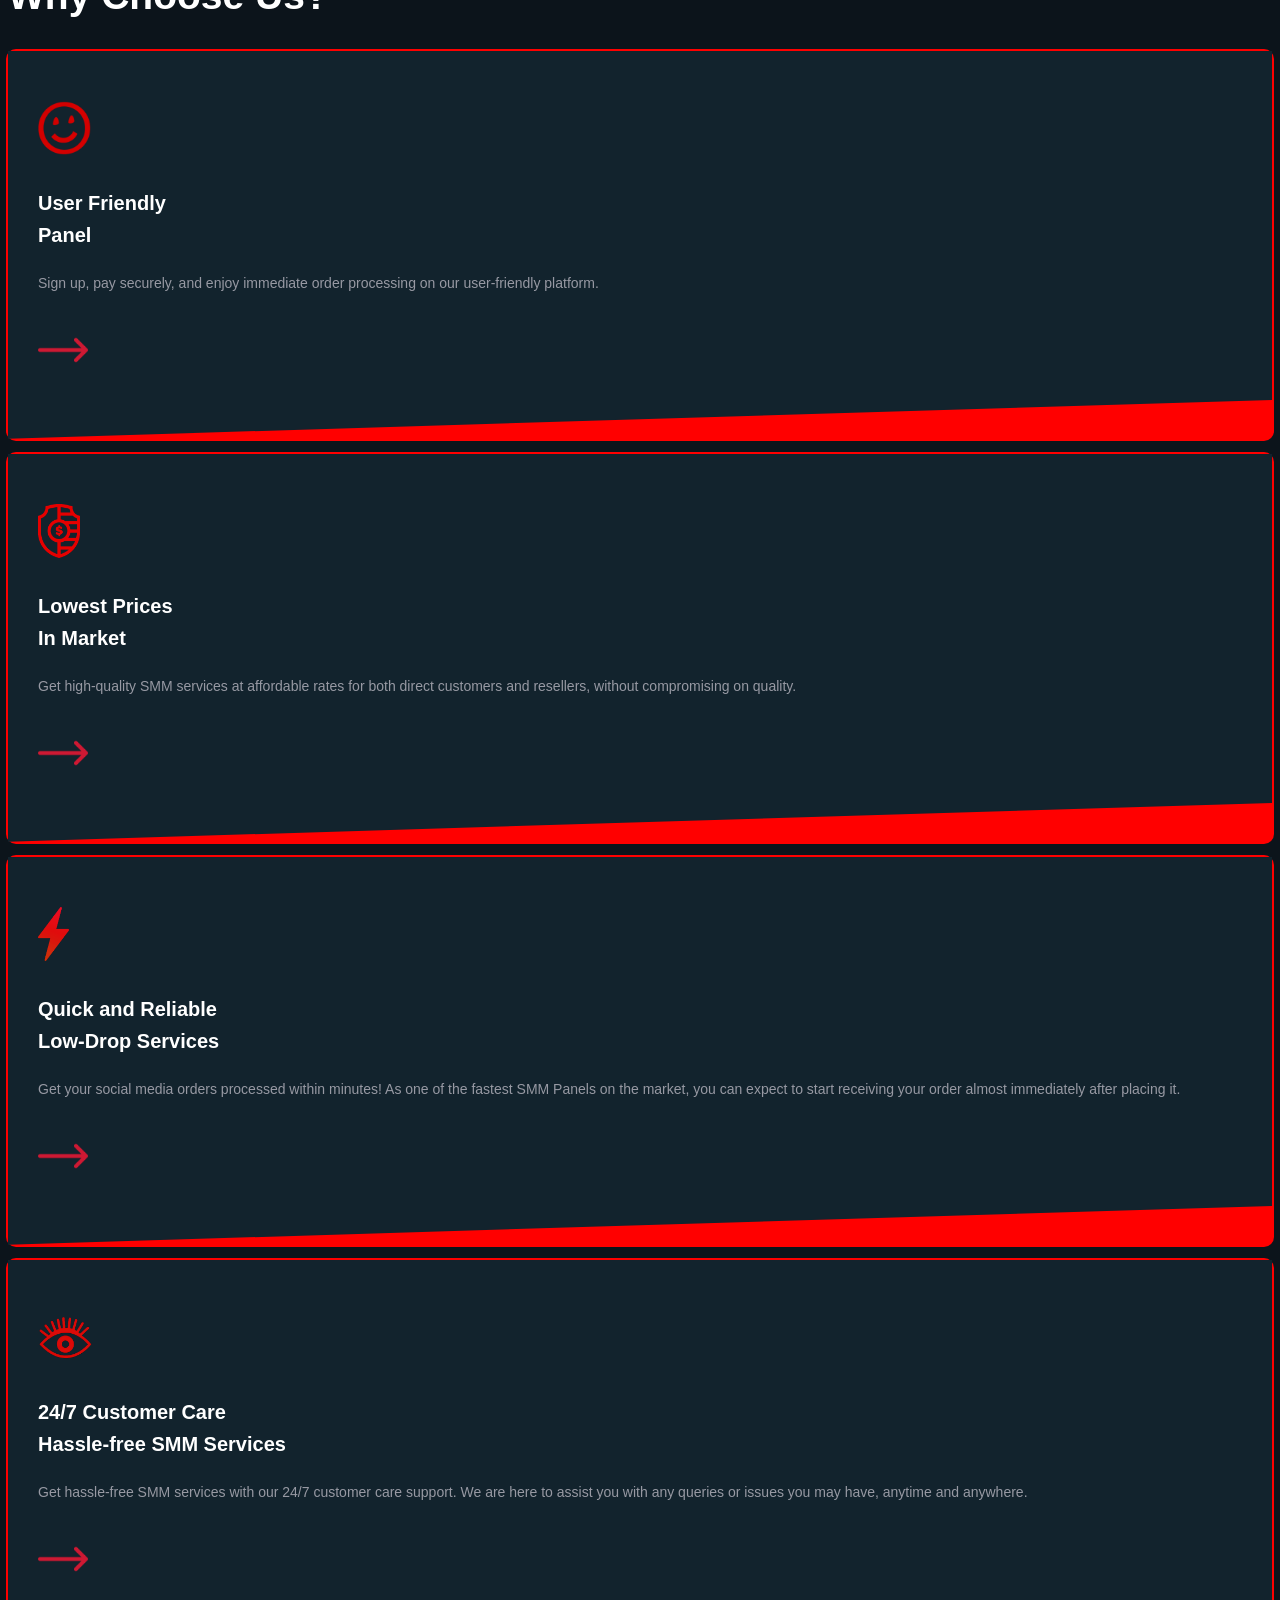
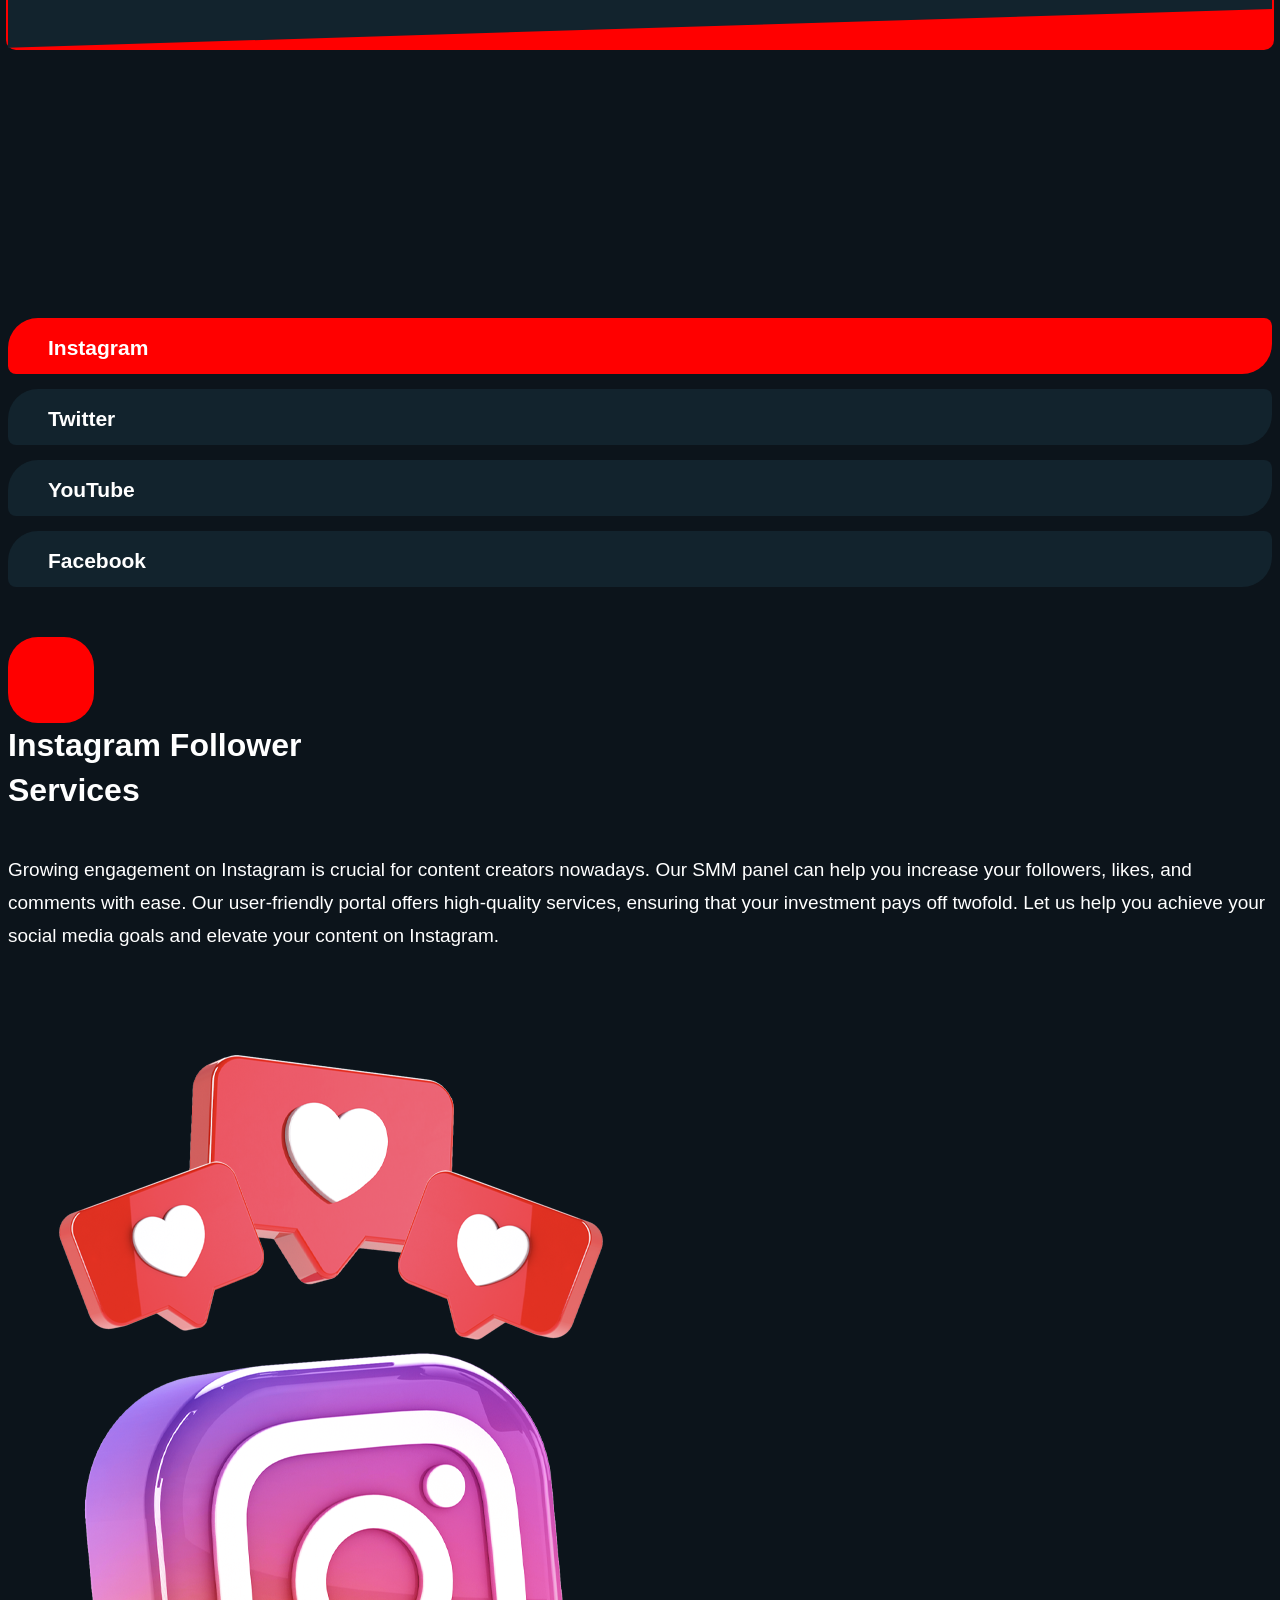
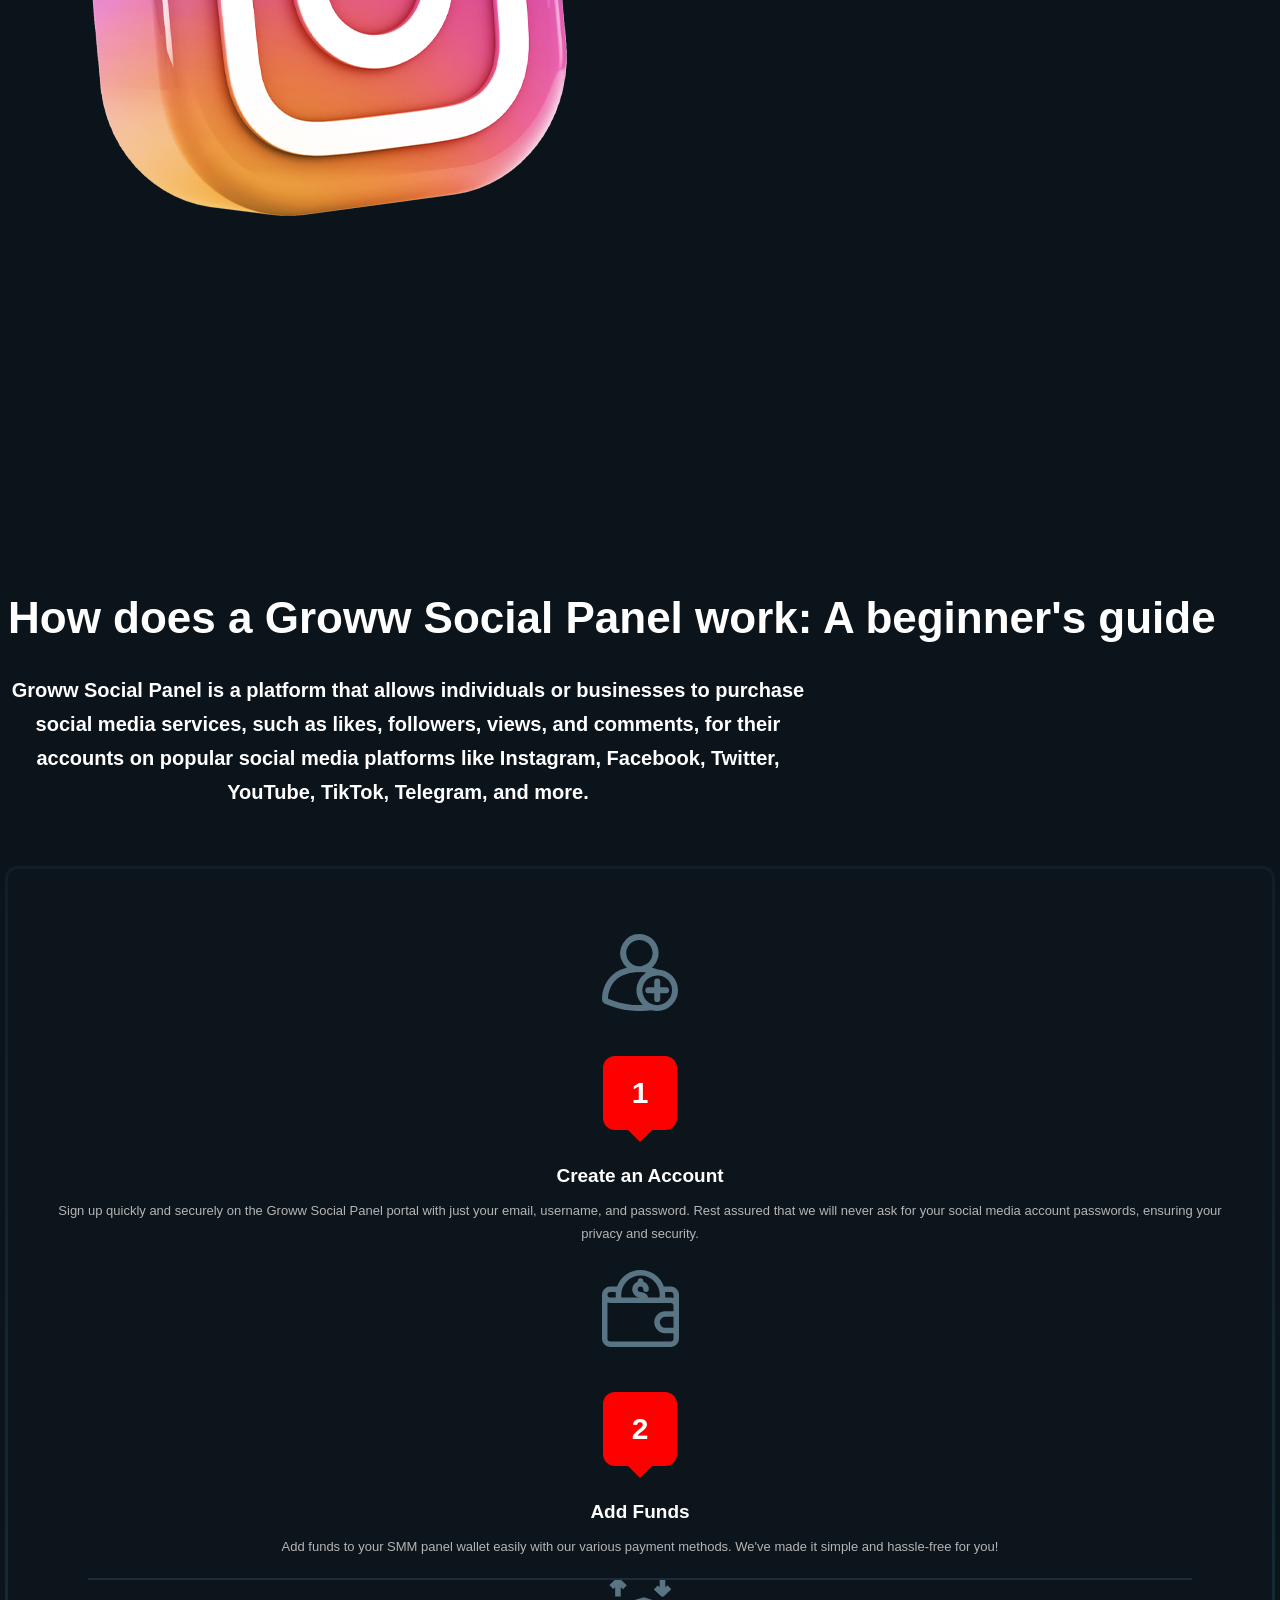
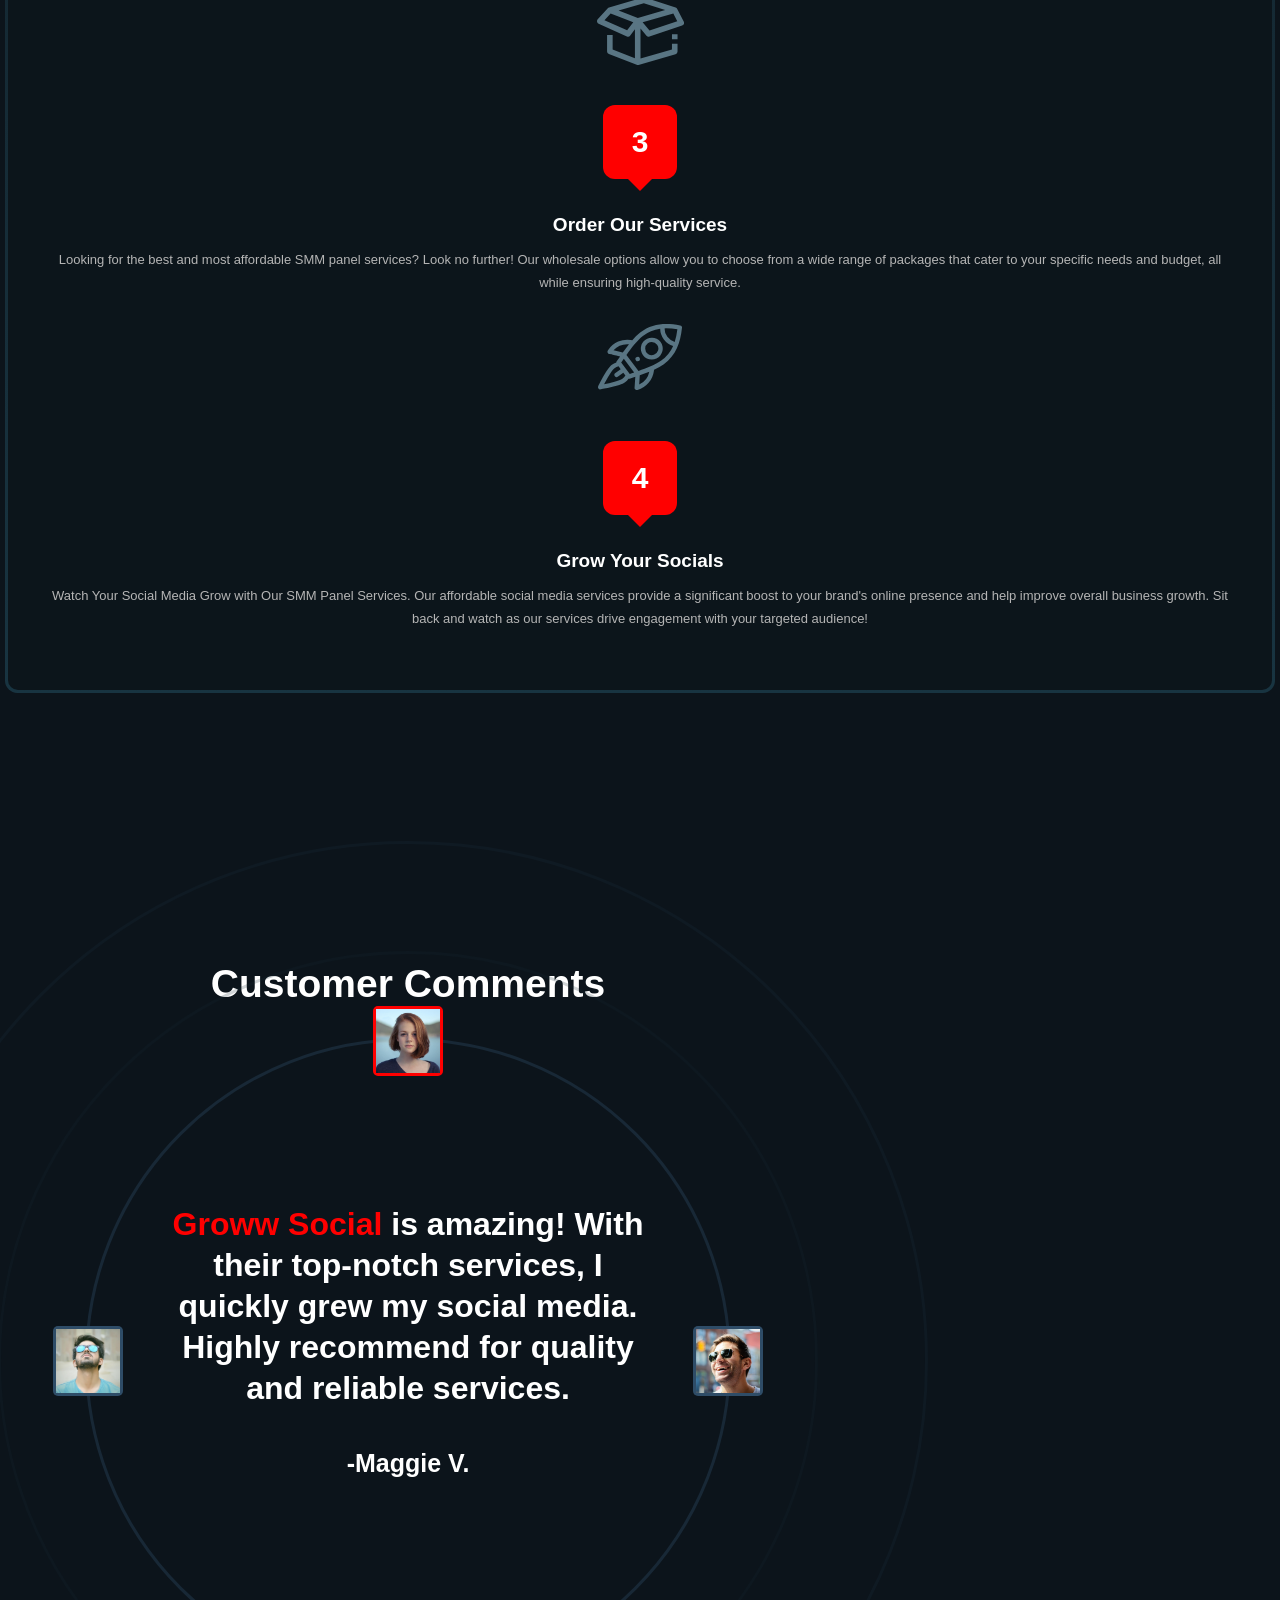
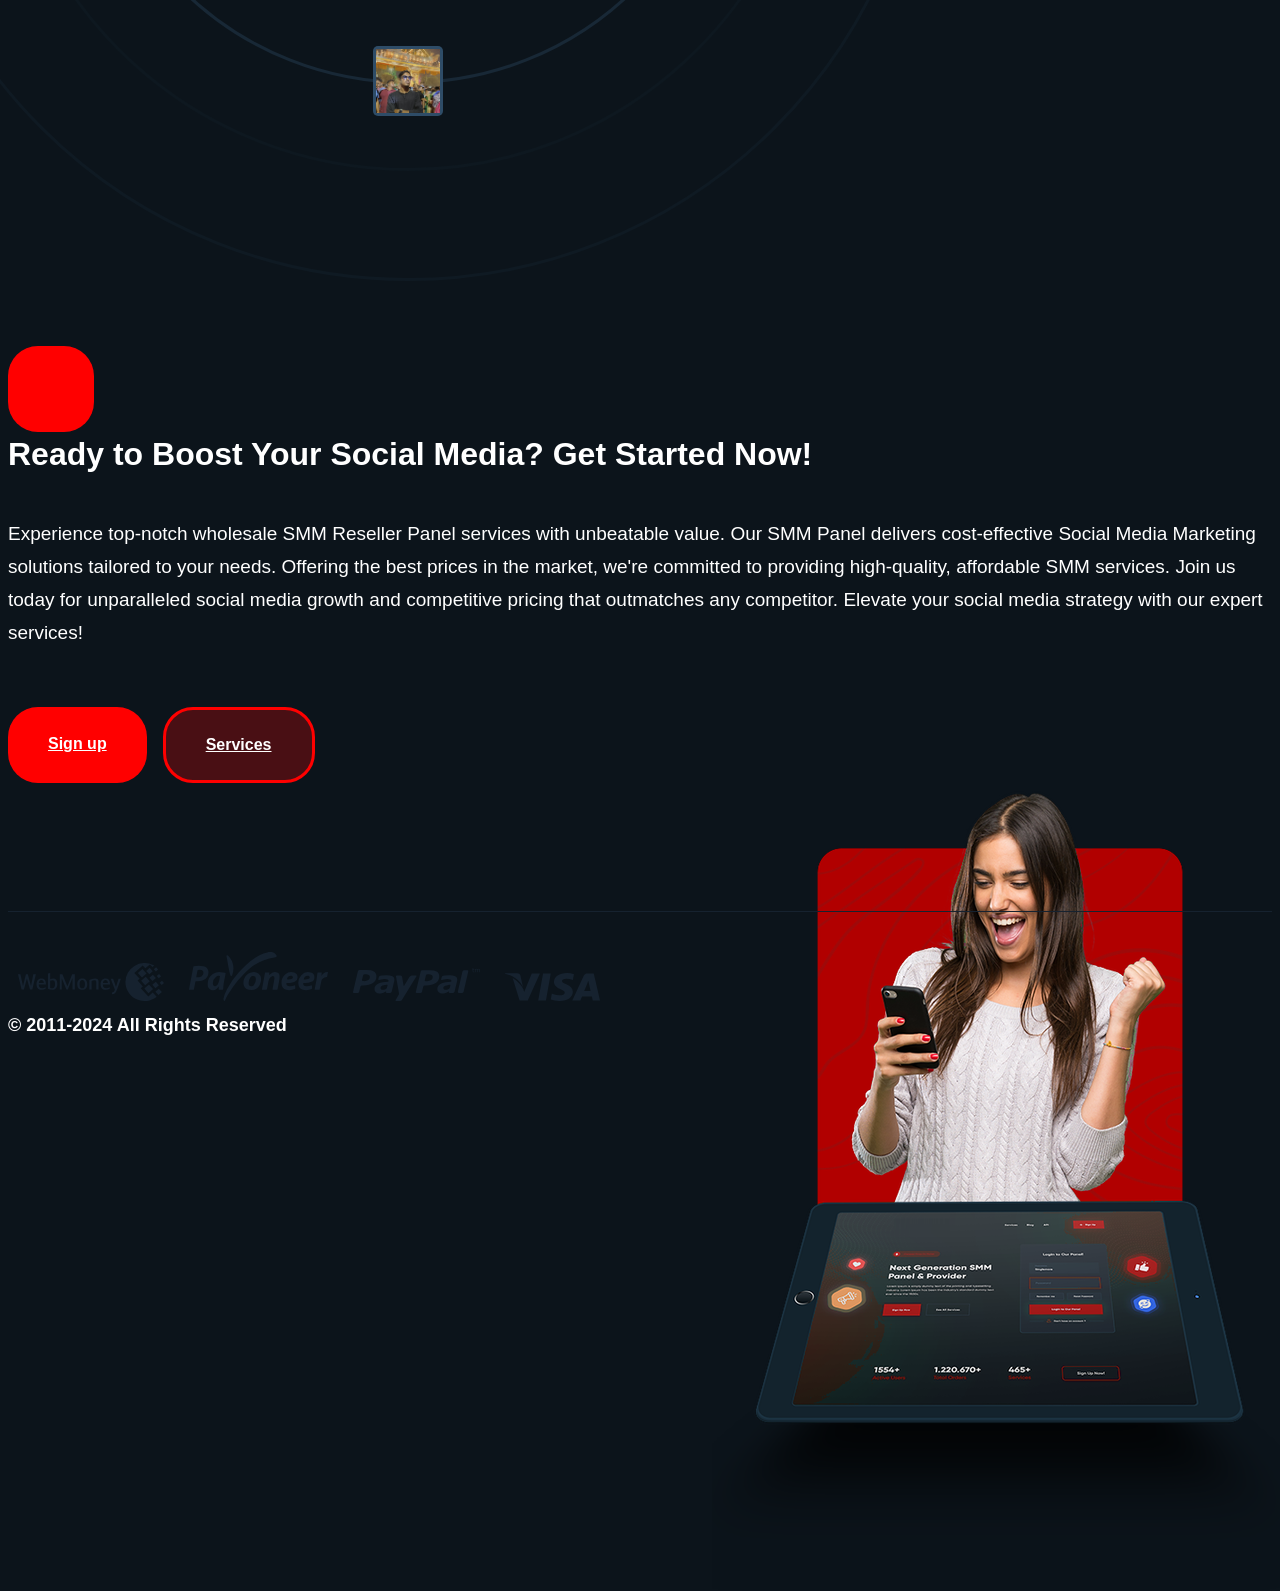
==== commit 889af664: "Update index.html" ====
--- a/index.html
+++ b/index.html
@@ -18,6 +18,17 @@
       <link rel="stylesheet" type="text/css" href="https://cdn.mypanel.link/css/font-awesome/css/all.min.css">
       
      <link rel="stylesheet" href="https://growwsocial.github.io/1010/btn.css">
+    
+    
+    <style>
+    .toft {
+            width: 300px !important;
+            height: 150px !important;
+            position: absolute;
+            top: -150px;
+            left: 35px;
+        }
+</style>
     
 </head>
 <body>
@@ -32,8 +43,8 @@
                         <div class="col align-self-center">
                             <div class="site-name">
                               <a href="#">
-															<img src="https://i.postimg.cc/3rZ5YvFR/Picsart-24-12-08-23-09-09-229-removebg-preview.png.png" alt="SMMBottle" title="SMMBottle" class="d-none d-md-inline-block">
-							                                <img src="https://i.postimg.cc/3rZ5YvFR/Picsart-24-12-08-23-09-09-229-removebg-preview.png.png" class="d-md-none ml-4" alt="">
+															<img src="https://growwsocial.github.io/1010/Images/brandlogo.png" alt="SMMBottle" title="SMMBottle" class="d-none d-md-inline-block">
+							                                <img src="https://growwsocial.github.io/1010/Images/brandlogo.png" class="d-md-none ml-4" alt="">
                               </a>
                             </div>
                         </div>
@@ -122,7 +133,7 @@
 
 </div><!-- col left -->
 <div class="col-lg-5 offset-lg-1 align-self-center mt-5 mt-lg-0">
-    <img src="https://i.postimg.cc/85hRL6SY/Picsart-24-12-08-11-22-20-515.png" class="main-img" alt="">
+    <img src="https://growwsocial.github.io/1010/Images/Home-main.png" class="main-img" alt="">
         </div>
     </div>
 </div><!-- col right -->
@@ -202,7 +213,7 @@
                             <div class="wcu-box" >
                                 <div class="wcu-body">
                                     <div class="wcu-icon">
-                                        <img src="https://i.postimg.cc/dtj7JbPP/Picsart-24-12-08-22-28-15-048.png" alt="">
+                                        <img src="https://growwsocial.github.io/1010/Images/Smile.png" alt="">
                                     </div>
                                     <div class="wcu-title">
                                         User Friendly<br> Panel
@@ -211,7 +222,7 @@
                                         Sign up, pay securely, and enjoy immediate order processing on our user-friendly platform.
                                     </div>
                                   <a class="wcu-go" href="#">
-    <img src="https://i.postimg.cc/J4HW7MCG/Picsart-24-12-08-21-40-47-095.png" style="width: 50px; height: 50px;">
+    <img src="https://growwsocial.github.io/1010/Images/right-arrow.png" style="width: 50px; height: 50px;">
 </a>
                                 </div>
                             </div>
@@ -223,7 +234,7 @@
                             <div class="wcu-box">
                                 <div class="wcu-body">
                                     <div class="wcu-icon">
-                                        <img src="https://i.postimg.cc/4dhNDtPx/Picsart-24-12-08-21-55-31-491.png" alt="">
+                                        <img src="https://growwsocial.github.io/1010/Images/shield.png" alt="">
                                     </div>
                                     <div class="wcu-title">
                                         Lowest Prices<br>In Market
@@ -232,7 +243,7 @@
                                         Get high-quality SMM services at affordable rates for both direct customers and resellers, without compromising on quality.
                                     </div>
                                     <a class="wcu-go" href="#">
-    <img src="https://i.postimg.cc/J4HW7MCG/Picsart-24-12-08-21-40-47-095.png" style="width: 50px; height: 50px;">
+    <img src="https://growwsocial.github.io/1010/Images/right-arrow.png" style="width: 50px; height: 50px;">
 </a>
                                 </div>
                             </div>
@@ -244,7 +255,7 @@
                             <div class="wcu-box">
                                 <div class="wcu-body">
                                     <div class="wcu-icon">
-                                        <img src="https://i.postimg.cc/sxhKqVvh/Picsart-24-12-08-22-03-06-455.png" alt="">
+                                        <img src="https://growwsocial.github.io/1010/Images/power.png" alt="">
                                     </div>
                                     <div class="wcu-title">
                                         Quick and Reliable<br>Low-Drop Services
@@ -253,7 +264,7 @@
                                         Get your social media orders processed within minutes! As one of the fastest SMM Panels on the market, you can expect to start receiving your order almost immediately after placing it.
                                     </div>
                                     <a class="wcu-go" href="#">
-    <img src="https://i.postimg.cc/J4HW7MCG/Picsart-24-12-08-21-40-47-095.png" style="width: 50px; height: 50px;">
+    <img src="https://growwsocial.github.io/1010/Images/right-arrow.png" style="width: 50px; height: 50px;">
 </a>
                                 </div>
                             </div>
@@ -265,7 +276,7 @@
                             <div class="wcu-box">
                                 <div class="wcu-body">
                                     <div class="wcu-icon">
-                                        <img src="https://i.postimg.cc/1RnWfKJ3/Picsart-24-12-08-21-59-53-656.png" alt="">
+                                        <img src="https://growwsocial.github.io/1010/Images/eye.png" alt="">
                                     </div>
                                     <div class="wcu-title">
                                         24/7 Customer Care<br>Hassle-free SMM Services
@@ -274,7 +285,7 @@
                                         Get hassle-free SMM services with our 24/7 customer care support. We are here to assist you with any queries or issues you may have, anytime and anywhere.
                                     </div>
                                     <a class="wcu-go" href="#">
-    <img src="https://i.postimg.cc/J4HW7MCG/Picsart-24-12-08-21-40-47-095.png" style="width: 50px; height: 50px;">
+    <img src="https://growwsocial.github.io/1010/Images/right-arrow.png" style="width: 50px; height: 50px;">
 </a>
                                 </div>
                             </div>
@@ -389,7 +400,7 @@
                                 
                         </div>
                         <div class="col-lg-6">
-                            <img src="https://cdn.mypanel.link/ds1jfz/oklu0qptm0jgeouo.png" class="homeI-1" alt="">
+                            <img src="https://growwsocial.github.io/1010/Images/Instagram-logo.png" class="homeI-1" alt="">
                         </div>
                     </div>
                 </div>
@@ -417,7 +428,7 @@
                             
                         </div>
                         <div class="col-lg-6">
-                            <img src="https://cdn.mypanel.link/9f0c73/sns4tqcwmfldky0x.webp" class="homeI-1" alt="">
+                            <img src="https://growwsocial.github.io/1010/Images/twitter-logo.png" class="homeI-1" alt="">
                         </div>
                     </div>
                 </div>
@@ -445,7 +456,7 @@
                             
                         </div>
                         <div class="col-lg-6">
-                            <img src="https://cdn.mypanel.link/9f0c73/lq7iz53601rg71nr.webp" class="homeI-1" alt="">
+                            <img src="https://growwsocial.github.io/1010/Images/youtube-logo.png" class="homeI-1" alt="">
                         </div>
                     </div>
                 </div>
@@ -473,7 +484,7 @@
                             
                         </div>
                         <div class="col-lg-6">
-                            <img src="https://cdn.mypanel.link/9f0c73/i2wrbxd23dcoiyaa.webp" class="homeI-1" alt="">
+                            <img src="https://growwsocial.github.io/1010/Images/Facebook-logo.webp" class="homeI-1" alt="">
                         </div>
                     </div>
                 </div>
@@ -504,7 +515,7 @@
                         <div class="col-lg-3 col-md-6">
                             <div class="hpw-item">
                                 <div class="hpw-icon">
-                                  <img src="https://cdn.smmspot.net/firesmm/assets/icons/user-plus.svg" alt="">
+                                  <img src="https://growwsocial.github.io/1010/Images/user-plus.svg" alt="">
                                 </div>
                                 <div class="hpw-num">
                                     <span>
@@ -523,7 +534,7 @@
                         <div class="col-lg-3 col-md-6">
                             <div class="hpw-item">
                                 <div class="hpw-icon">
-                                    <img src="https://cdn.smmspot.net/firesmm/assets/icons/wallet.svg" alt="">
+                                    <img src="https://growwsocial.github.io/1010/Images/wallet.svg" alt="">
                                 </div>
                                 <div class="hpw-num">
                                     <span>
@@ -542,7 +553,7 @@
                         <div class="col-lg-3 col-md-6">
                             <div class="hpw-item">
                                 <div class="hpw-icon">
-                                    <img src="https://cdn.smmspot.net/firesmm/assets/icons/box-in-out.svg" alt="">
+                                    <img src="https://growwsocial.github.io/1010/Images/box-in-out.svg" alt="">
                                 </div>
                                 <div class="hpw-num">
                                     <span>
@@ -561,7 +572,7 @@
                         <div class="col-lg-3 col-md-6">
                             <div class="hpw-item">
                                 <div class="hpw-icon">
-                                    <img src="https://cdn.smmspot.net/firesmm/assets/icons/rocket.svg" alt="">
+                                    <img src="https://growwsocial.github.io/1010/Images/rocket.svg" alt="">
                                 </div>
                                 <div class="hpw-num">
                                     <span>
@@ -636,7 +647,7 @@
                                     If you're looking for a reliable and affordable SMM panel, look no further than <span class="special-color">Groww Social</span> I've used their services to grow my Instagram following and increase my engagement, and I couldn't be happier with the results! 
                                 </div>
                                 <div class="comment-user">
-                                    -Bobby T.
+                                    -Manoranjan B. 
                                 </div>
                                 <div class="comment-stars">
                                     <i class="fas fa-star"></i>
@@ -669,16 +680,16 @@
 
                     <div class="slider-btns">
                         <div class="slider-btn active sb-1" for="ccslide-1">
-                            <img src="https://cdn.mypanel.link/ds1jfz/7z49dp700yz6dxmc.jpg" alt="">
+                            <img src="https://growwsocial.github.io/1010/Images/user-maggie.png" alt="user-maggie">
                         </div>
                         <div class="slider-btn sb-2" for="ccslide-2">
-                            <img src="https://cdn.mypanel.link/ds1jfz/c4wwrfkmypmwg443.jpg" alt="">
+                            <img src="https://growwsocial.github.io/1010/Images/user-peter.jpg" alt="user-peter">
                         </div>
                         <div class="slider-btn sb-3" for="ccslide-3">
-                            <img src="https://cdn.mypanel.link/ds1jfz/bp3074l9mhbzm6js.jpg" alt="">
+                            <img src="https://growwsocial.github.io/1010/Images/user-manoranjan.png" alt="user-manoranjan">
                         </div>
                         <div class="slider-btn sb-4" for="ccslide-4">
-                            <img src="https://cdn.mypanel.link/ds1jfz/gizfhdpp2iye75tm.jpg" alt="">
+                            <img src="https://growwsocial.github.io/1010/Images/user-sam.png" alt="user-sam">
                         </div>
                     </div><!-- slider-btns end -->
     
@@ -726,7 +737,7 @@
                     </div>
                 </div>
                 <div class="col-lg-6 d-none d-lg-block">
-                    <img src="https://i.postimg.cc/qqjrzVsg/Picsart-24-12-08-22-48-10-115.png" class="homeI-2" alt="">
+                    <img src="https://growwsocial.github.io/1010/Images/ready-to-boost.png" class="homeI-2" alt="">
                 </div>
             </div>
         </div>
@@ -736,34 +747,20 @@
 
     <footer>
         <div class="footer">
+            
             <div class="footer-top">
-                <div class="ft-content">
-                    <div class="container">
-                        <div class="row">
-                            <div class="col-lg-7 text-center text-lg-left align-self-center">
-                                <div class="site-name">
-                            <img src="https://i.postimg.cc/3RD530RS/Picsart-24-12-08-22-53-12-497.png" 
-     alt="SMMBottle" 
-     title="SMMBottle" 
-     style="width: 300px; height: 40px;">                                                
-                                                                    </div>
-                            </div>
-                            <div class="col-lg-5 text-center footer-right text-lg-right align-self-center">                             
-                            </div>
-                        </div>
-                    </div>
-                </div>
+                
             </div><!-- footer-top -->
             <div class="footer-bottom">
                 <div class="container">
                     <div class="row">
                         <div class="col-lg text-lg-left text-center align-self-center">
                             <div class="footer-icons">
-                                <img src="https://cdn.smmspot.net/firesmm/assets/icons/footer/webmoney.svg" alt="">
-                                <img src="https://cdn.smmspot.net/firesmm/assets/icons/footer/payooner.svg" alt="">
-                                <img src="https://cdn.smmspot.net/firesmm/assets/icons/footer/paypal.svg" alt="">
-                                <img src="https://cdn.smmspot.net/firesmm/assets/icons/footer/visa.svg" alt="">
-                                <img src="https://cdn.smmspot.net/firesmm/assets/icons/footer/mastercard.svg" alt="">
+                                <img src="https://growwsocial.github.io/1010/Images/webmoney.svg" alt="">
+                                <img src="https://growwsocial.github.io/1010/Images/payooner.svg" alt="">
+                                <img src="https://growwsocial.github.io/1010/Images/paypal.svg" alt="">
+                                <img src="https://growwsocial.github.io/1010/Images/visa.svg" alt="">
+                                 <img src="https://growwsocial.github.io/1010/Images/brandlogo.png"  class="toft">
                             </div>
                         </div>
                         <div class="col-lg-auto text-lg-right text-center align-self-center">
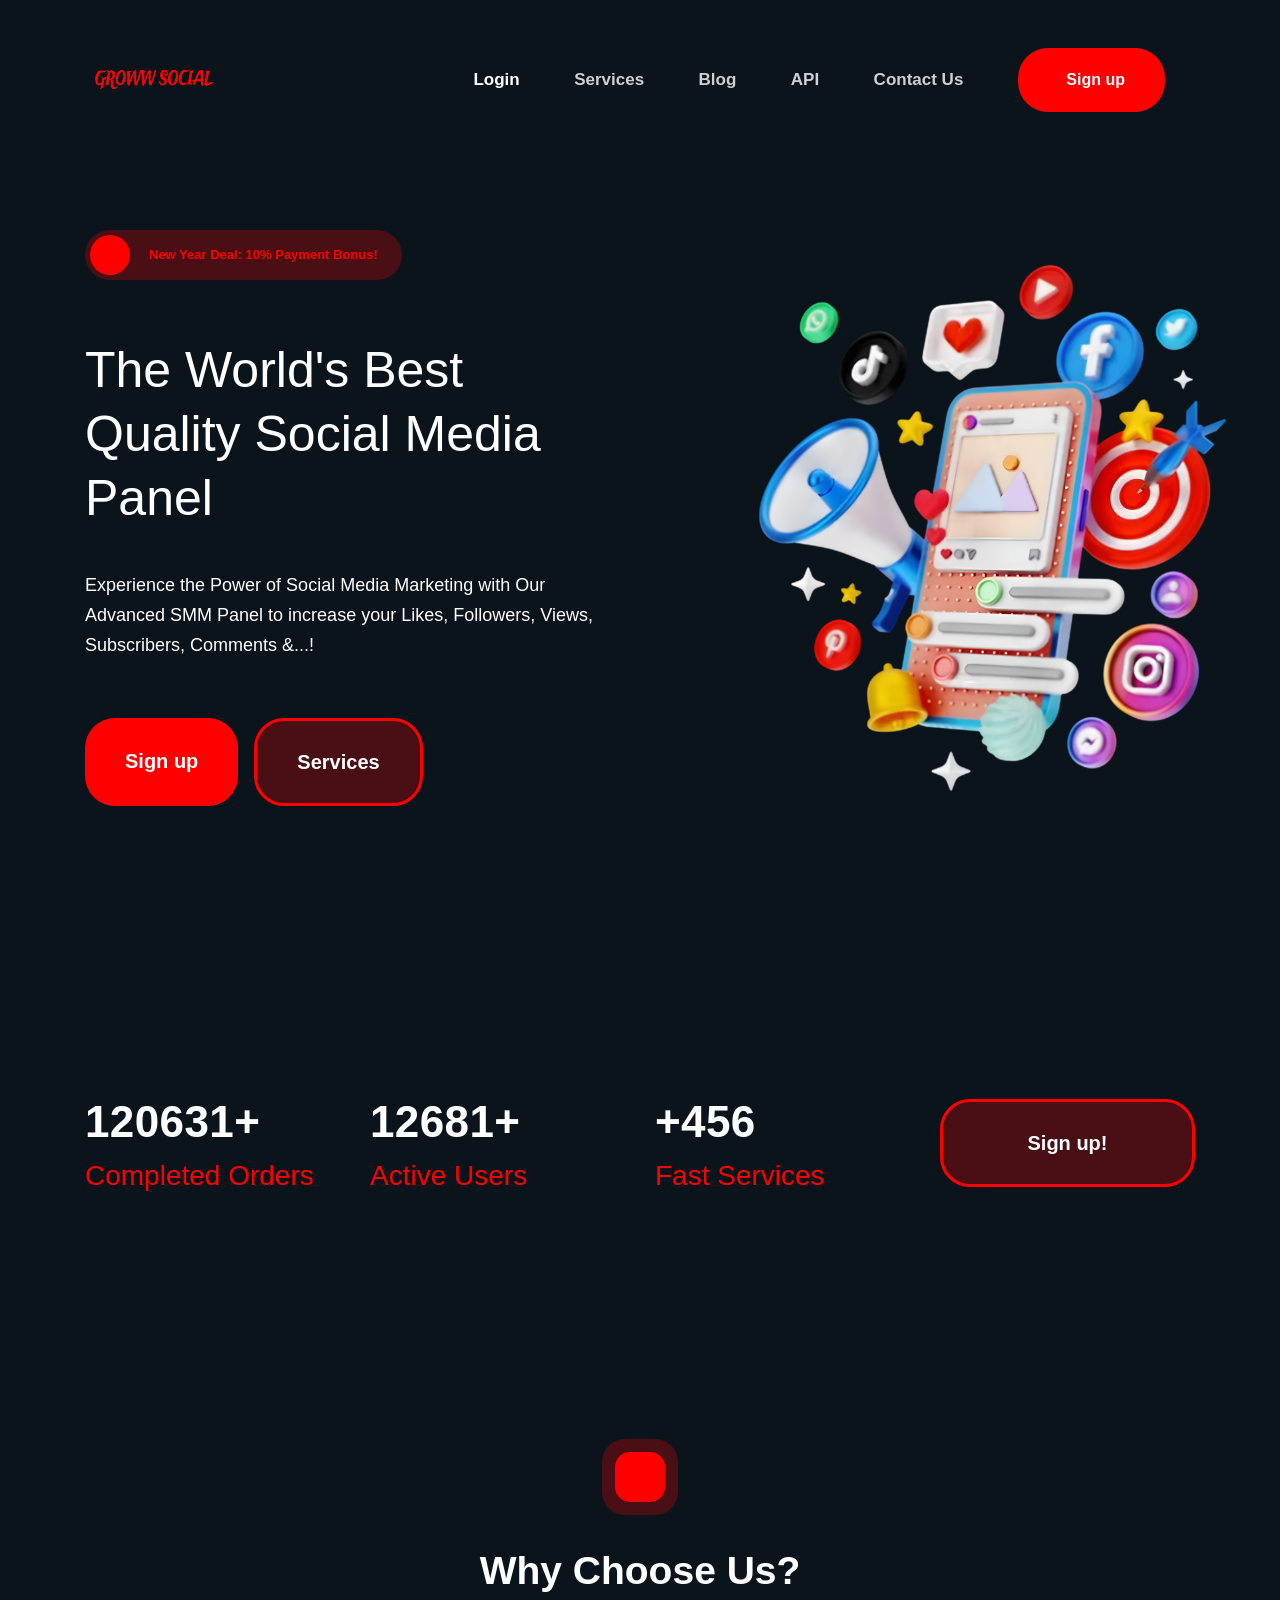
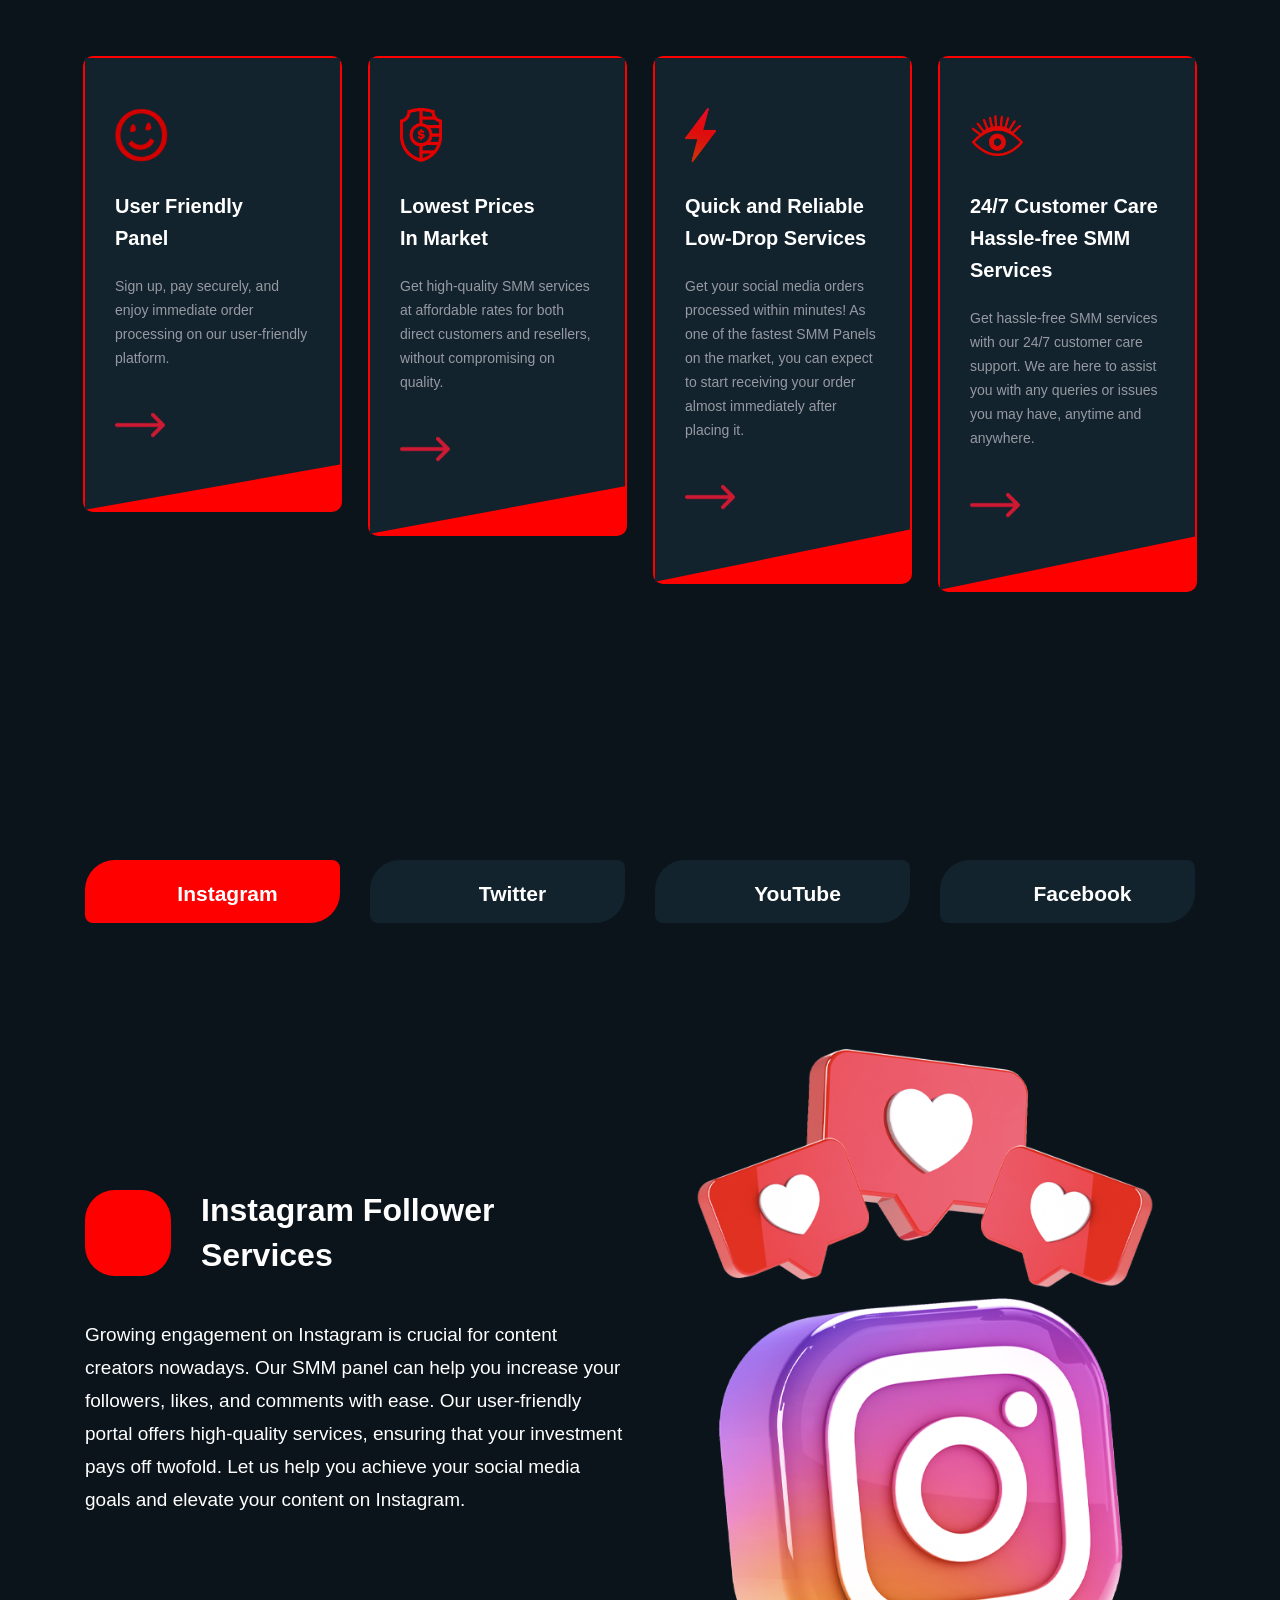
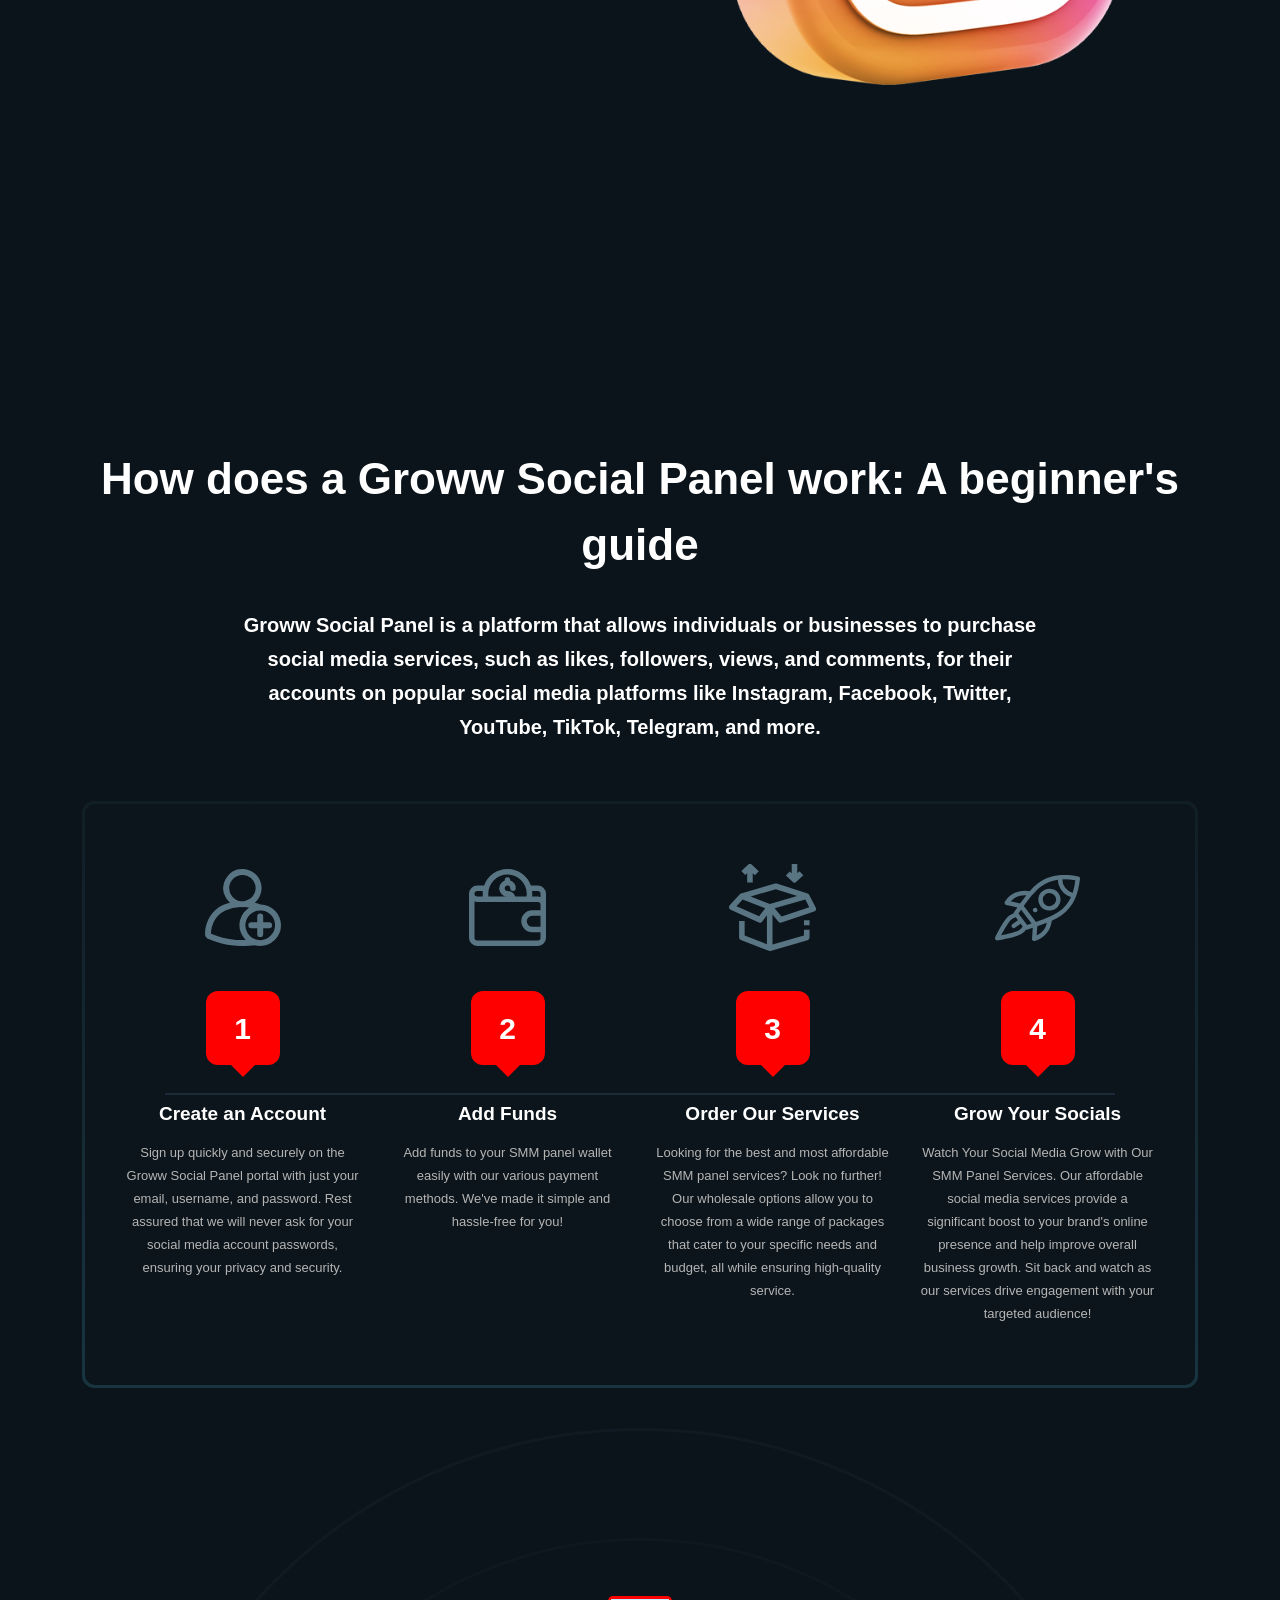
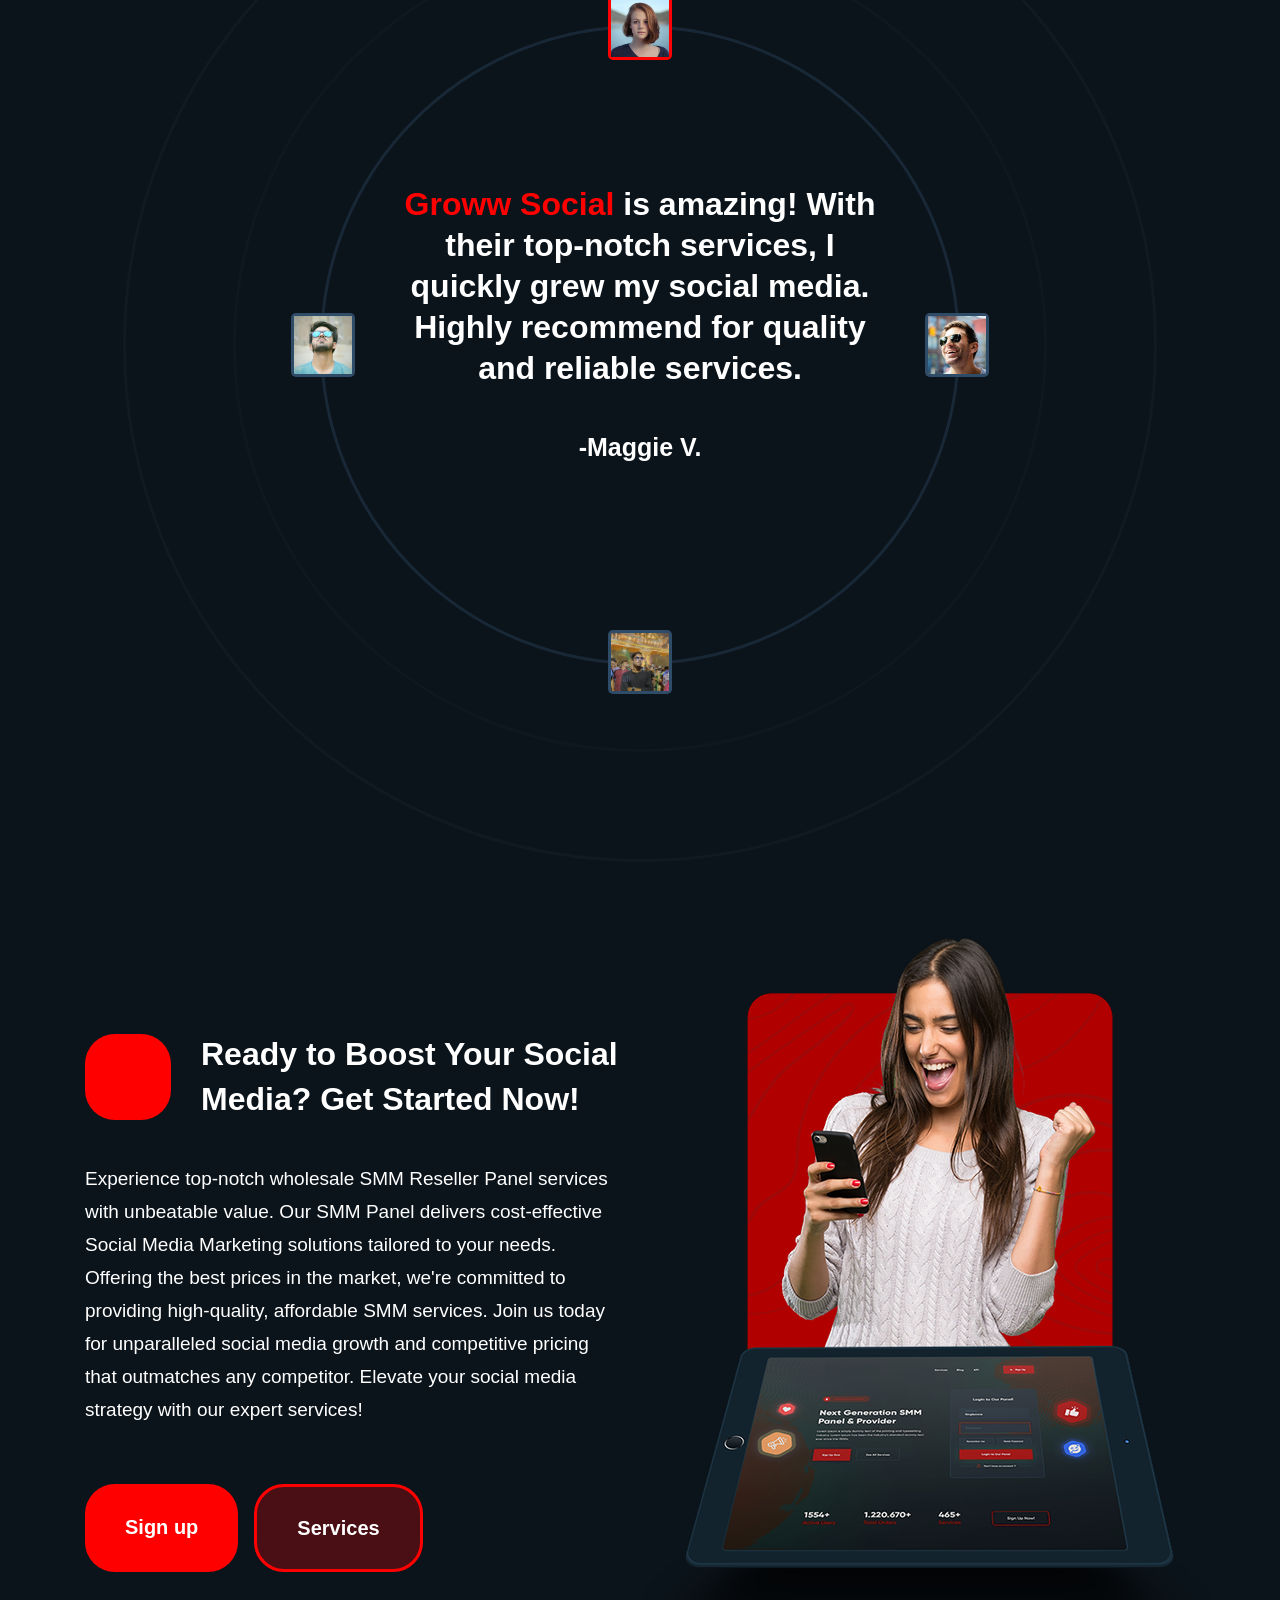
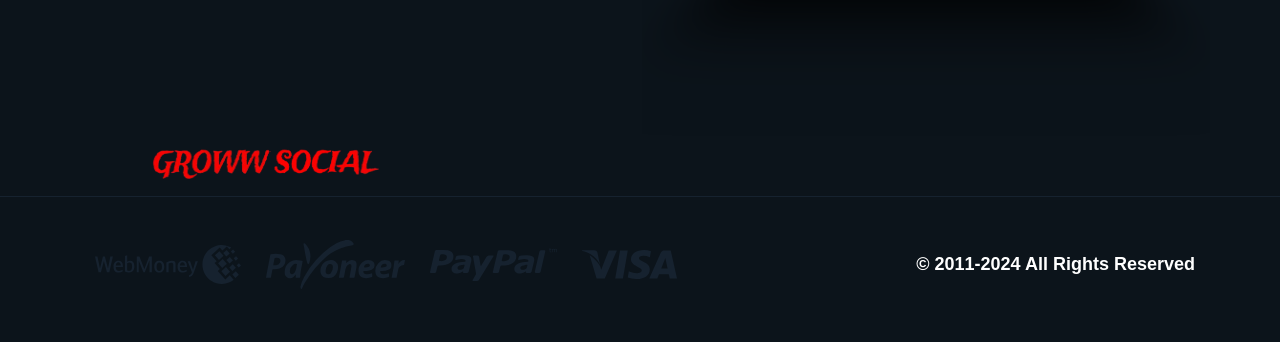
==== commit cb498217: "Update index.html" ====
--- a/index.html
+++ b/index.html
@@ -1,4 +1,4 @@
-                                                                                                                                                                                                                                                                                                                                                                                                                                                                                                                                                                                                                                                                                                                                                                                                                                                                                                                                                                                                                                                                                                                                                                                                                                                                                                                                                                                                                                                                                                                                                                                                                                                                                                                                                                                                                                                                                                                                                                                                                                                                                                                                                                                                                                                                                                                                                                                                                                                                                                                                                                                                                                                                                                                                                                                                                                                                                                                                                                                                                                                                                                                                                                                                                                                                                                                                                                                                                                                                                                                                                                                                                                                                                                                                                                                                                                                                                                                                                                                                                                                                                                                                                                                                                                                                                                                                                                                                                                                                                                                                                                                                                                                                                                                                                                                                                                                                                                                                                                                                                                                                                                                                                                                                                                                                                                                                                                                                                                                                                                                                                                                                                                                                                                                                                                                                                                                                                                                                                                                                                                                                                                                                                                                                                                                                                                                                                                                                                                                                                                                                                                                                                                                                                                                                                                                                                                                                                                                                                                                                                                                                                                                                                                                                                                                                                                                                                                                                                                                                                                                                                                                                                                                                                                                                                                                                                                                                                                                                                                                                                                                                                                                                                                                                                                                                                                                                                                                                                                                                                                                                                                                                                                                                                                                                                                                                                                                                                                                                                                                                                                                                                                                                                                                                                                                                                                                                                                                                                                                                                                                                                                                                                                                                                                                                                                                                                                                                                                                                                                                                                                                                                                                                                                                                                                                                                                                                                                                                                                                                                                                                                                                                                                                                                                                                                                                                                                                                                                                                                                                                                                                                                                                                                                                                                                                                                                                                                                                                                                                                                                                                                                                                                                                                                                                                                                                                                                                                                                                                                                                                                                                                                                                                                                                                                                                                                                                                                                                                                                                                                                                                                                                                                                                                                                                                                                                                                                                                                                                                                                                                                                                                                                                                                                                                                                                                                                                                                                                                                                                                                                                                                                                                                                                                                                                                                                                                                                                                                                                                                                                                                                                                                                                                                                                                                                                                                                                                                                                                                                                                                                                                                                                                                                                                                                                                                                                                                                                                                                                                                                                                                                                                                                                                                                                                                                                                                                                                                                                                                                                                                                                                                                                                                                                                                                                                                                                                                                                                                                                                                                                                                                                                                                                                                                                                                                                                                                                                                                                                                                                                                                                                                                                                                                                                                                                                                                                                                                                                                                                                                                                                                                                                                                                                                                                                                                                                                                                                                                                                                                                                                                                                                                                                                                                                                                                                                                                                                                                                                                                                                                                                                                                                                                                                                                                                                                                                                                                                                                                                                                                                                                                                                                                                                                                                                                                                                                                                                                                                                                                                                                                                                                                                                                                                                                                                                                                                                                                                                                                                                                                                                                                                                                                                                                                                                                                                                                                                                                                                                                                                                                                                                                                                                                                                                                                                                                                                                                                                                                                                                                                                                                                                                                                                                                                                                                                                                                                                                                                                                                                                                                                                                                                                                                                                                                                                                                                                                                                                                                                                                                                                                                                                                                                                                                                                                                                                                                                                                                                                                                                                                                                                                                                                                                                                                                                                                                                                                                                                                                                                                                                                                                                                                                                                                                                                                                                                                                                                                                                                                                                                                                                                                                                                                                                                                                                                                                                                                                                                                                                                                                                                                                                                                                                                                                                                                                                                                                                                                                                                                                                                                                                                                                                                                                                                                                                                                                                                                                                                                                                                                                                                                                                                                                                                                                                                                                                                                                                                                                                                                                                                                                                                                                                                                                                                                                                                                                                                                                                                                                                                                                                                                                                                                                                                                                                                                                                                                                                                                                                                                                                                                                                                                                                                                                                                                                                                                                                                                                                                                                                                                                                                                                                                                                                                                                                                                                                                                                                                                                                                                                                                                                                                                                                                                                                                                                                                                                                                                                                                                                                                                                                                                                                                                                                                                                                                                                                                                                                                                                                                                                                                                                                                                                                                                                                                                                                                                                                                                                                                                                                                                                                                                                                                                                                                                                                                                                                                                                                                                                                                                                                                                                                                                                                                                                                                                                                                                                                                                                                                                                                                                                                                                                                                                                                                                                                                                                                                                                                                                                                                                                                                                                                                                                                                                                                                                                                                                                                                                                                                                                                                                                                                                                                                                                                                                                                                                                                                                                                                                                                                                                                                                                                                                                                                                                                                                                                                                                                                                                                                                                                                                                                                                                                                                                                                                                                                                                                                                                                                                                                                                                                                                                                                                                                                                                                                                                                                                                                                                                                                                                                                                                                                                                                                                                                                                                                                                                                                                                                                                                                                                                                                                                                                                                                                                                                                                                                                                                                                                                                                                                                                                                                                                                                                                                                                                                                                                                                                                                                                                                                                                                                                                                                                                                                                                                                                                                                                                                                                                                                                                                                                                                                                                                                                                                                                                                                                                                                                                                                                                                                                                                                                                                                                                                                                                                                                                                                                                                                                                                                                                                                                                                                                                                                                                                                                                                                                                                                                                                                                                                                                                                                                                                                                                                                                                                                                                                                                                                                                                                                                                                                                                                                                                                                                                                                                                                                                                                                                                                                                                                                                                                                                                                                                                                                                                                                                                                                                                                                                                                                                                                                                                                                                                                                                                                                                                                                                                                                                                                                                                                                                                                                                                                                                                                                                                                                                                                                                                                                                                                                                                                                                                                                                                                                                                                                                                                                                                                                                                                                                                                                                                                                                                                                                                                                                                                                                                                                                                                                                                                                                                                                                                                                                                                                                                                                                                                                                                                                                                                                                                                                                                                                                                                                                                                                                                                                                                                                                                                                                                                                                                                                                                                                                                                                                                                                                                                                                                                                                                                                                                                                                                                                                                                                                                                                                                                                                                                                                                                                                                                                                                                                                                                                                                                                                                                                                                                                                                                                                                                                                                                                                                                                                                                                                                                                                                                                                                                                                                                                                                                                                                                                                                                                                                                                                                                                                                                                                                                                                                                                                                                                                                                                                                                                                                                                                                                                                                                                                                                                                                                                                                                                                                                                                                                                                                                                                                                                                                                                                                                                                                                                                                                                                                                                                                                                                                                                                                                                                                                                                                                                                                                                                                                                                                                                                                                                                                                                                                                                                                                                                                                                                                                                                                                                                                                                                                                                                                                                                                                                                                                                                                                                                                                                                                                                                                                                                                                                                                                                                                                                                                                                                                                                                                                                                                                                                                                                                                                                                                                                                                                                                                                                                                                                                                                                                                                                                                                                                                                                                                                                                                                                                                                                                                                                                                                                                                                                                                                                                                                                                                                                                                                                                                                                                                                                                                                                                                                                                                                                                                                                                                                                                                                                                                                                                                                                                                                                                                                                                                                                                                                                                                                                                                                                                                                                                                                                                                                                                                                                                                                                                                                                                                                                                                                                                                                                                                                                                                                                                                                                                                                                                                                                                                                                                                                                                                                                                                                                                                                                                                                                                                                                                                                                                                                                                                                                                                                                                                                                                                                                                                                                                                                                                                                                                                                                                                                                                                                                                                                                                                                                                                                                                                                                                                                                                                                                                                                                                                                                                                                                                                                                                                                                                                                                                                                                                                                                                                                                                                                                                                                                                                                                                                                                                                                                                                                                                                                                                                                                                                                                                                                                                                                                                                                                                                                                                                                                                                                                                                                                                                                                                                                                                                                                                                                                                                                                                                                                                                                                                                                                                                                                                                                                                                                                                                                                                                                                                                                                                                                                                                                                                                                                                                                                                                                                                                                                                                                                                                                                                                                                                                                                                                                                                                                                                                                                                                                                                                                                                                                                                                                                                                                                                                                                                                                                                                                                                                                                                                                                                                                                                                                                                                                                                                                                                                                                                                                                                                                                                                                                                                                                                                                                                                                                                                                                                                                                                                                                                                                                                                                                                                                                                                                                                                                                                                                                                                                                                                                                                                                                                                                                                                                                                                                                                                                                                                                                                                                                                                                                                                                                                                                                                                                                                                                                                                                                                                                                                                                                                                                                                                                                                                                                                                                                                                                                                                                                                                                                                                                                                                                                                                                                                                                                                                                                                                                                                                                                                                                                                                                                                                                                                                                                                                                                                                                                                                                                                                                                                                                                                                                                                                                                                                                                                                                                                                                                                                                                                                                                                                                                                                                                                                                                                                                                                              <!DOCTYPE html>
+                                                                                                                                                                                                                                                                                                                                                                                                                                                                                                                                                                                                                                                                                                                                                                                                                                                                                                                                                                                                                                                                                                                                                                                                                                                                                                                                                                                                                                                                                                                                                                                                                                                                                                                                                                                                                                                                                                                                                                                                                                                                                                                                                                                                                                                                                                                                                                                                                                                                                                                                                                                                                                                                                                                                                                                                                                                                                                                                                                                                                                                                                                                                                                                                                                                                                                                                                                                                                                                                                                                                                                                                                                                                                                                                                                                                                                                                                                                                                                                                                                                                                                                                                                                                                                                                                                                                                                                                                                                                                                                                                                                                                                                                                                                                                                                                                                                                                                                                                                                                                                                                                                                                                                                                                                                                                                                                                                                                                                                                                                                                                                                                                                                                                                                                                                                                                                                                                                                                                                                                                                                                                                                                                                                                                                                                                                                                                                                                                                                                                                                                                                                                                                                                                                                                                                                                                                                                                                                                                                                                                                                                                                                                                                                                                                                                                                                                                                                                                                                                                                                                                                                                                                                                                                                                                                                                                                                                                                                                                                                                                                                                                                                                                                                                                                                                                                                                                                                                                                                                                                                                                                                                                                                                                                                                                                                                                                                                                                                                                                                                                                                                                                                                                                                                                                                                                                                                                                                                                                                                                                                                                                                                                                                                                                                                                                                                                                                                                                                                                                                                                                                                                                                                                                                                                                                                                                                                                                                                                                                                                                                                                                                                                                                                                                                                                                                                                                                                                                                                                                                                                                                                                                                                                                                                                                                                                                                                                                                                                                                                                                                                                                                                                                                                                                                                                                                                                                                                                                                                                                                                                                                                                                                                                                                                                                                                                                                                                                                                                                                                                                                                                                                                                                                                                                                                                                                                                                                                                                                                                                                                                                                                                                                                                                                                                                                                                                                                                                                                                                                                                                                                                                                                                                                                                                                                                                                                                                                                                                                                                                                                                                                                                                                                                                                                                                                                                                                                                                                                                                                                                                                                                                                                                                                                                                                                                                                                                                                                                                                                                                                                                                                                                                                                                                                                                                                                                                                                                                                                                                                                                                                                                                                                                                                                                                                                                                                                                                                                                                                                                                                                                                                                                                                                                                                                                                                                                                                                                                                                                                                                                                                                                                                                                                                                                                                                                                                                                                                                                                                                                                                                                                                                                                                                                                                                                                                                                                                                                                                                                                                                                                                                                                                                                                                                                                                                                                                                                                                                                                                                                                                                                                                                                                                                                                                                                                                                                                                                                                                                                                                                                                                                                                                                                                                                                                                                                                                                                                                                                                                                                                                                                                                                                                                                                                                                                                                                                                                                                                                                                                                                                                                                                                                                                                                                                                                                                                                                                                                                                                                                                                                                                                                                                                                                                                                                                                                                                                                                                                                                                                                                                                                                                                                                                                                                                                                                                                                                                                                                                                                                                                                                                                                                                                                                                                                                                                                                                                                                                                                                                                                                                                                                                                                                                                                                                                                                                                                                                                                                                                                                                                                                                                                                                                                                                                                                                                                                                                                                                                                                                                                                                                                                                                                                                                                                                                                                                                                                                                                                                                                                                                                                                                                                                                                                                                                                                                                                                                                                                                                                                                                                                                                                                                                                                                                                                                                                                                                                                                                                                                                                                                                                                                                                                                                                                                                                                                                                                                                                                                                                                                                                                                                                                                                                                                                                                                                                                                                                                                                                                                                                                                                                                                                                                                                                                                                                                                                                                                                                                                                                                                                                                                                                                                                                                                                                                                                                                                                                                                                                                                                                                                                                                                                                                                                                                                                                                                                                                                                                                                                                                                                                                                                                                                                                                                                                                                                                                                                                                                                                                                                                                                                                                                                                                                                                                                                                                                                                                                                                                                                                                                                                                                                                                                                                                                                                                                                                                                                                                                                                                                                                                                                                                                                                                                                                                                                                                                                                                                                                                                                                                                                                                                                                                                                                                                                                                                                                                                                                                                                                                                                                                                                                                                                                                                                                                                                                                                                                                                                                                                                                                                                                                                                                                                                                                                                                                                                                                                                                                                                                                                                                                                                                                                                                                                                                                                                                                                                                                                                                                                                                                                                                                                                                                                                                                                                                                                                                                                                                                                                                                                                                                                                                                                                                                                                                                                                                                                                                                                                                                                                                                                                                                                                                                                                                                                                                                                                                                                                                                                                                                                                                                                                                                                                                                                                                                                                                                                                                                                                                                                                                                                                                                                                                                                                                                                                                                                                                                                                                                                                                                                                                                                                                                                                                                                                                                                                                                                                                                                                                                                                                                                                                                                                                                                                                                                                                                                                                                                                                                                                                                                                                                                                                                                                                                                                                                                                                                                                                                                                                                                                                                                                                                                                                                                                                                                                                                                                                                                                                                                                                                                                                                                                                                                                                                                                                                                                                                                                                                                                                                                                                                                                                                                                                                                                                                                                                                                                                                                                                                                                                                                                                                                                                                                                                                                                                                                                                                                                                                                                                                                                                                                                                                                                                                                                                                                                                                                                                                                                                                                                                                                                                                                                                                                                                                                                                                                                                                                                                                                                                                                                                                                                                                                                                                                                                                                                                                                                                                                                                                                                                                                                                                                                                                                                                                                                                                                                                                                                                                                                                                                                                                                                                                                                                                                                                                                                                                                                                                                                                                                                                                                                                                                                                                                                                                                                                                                                                                                                                                                                                                                                                                                                                                                                                                                                                                                                                                                                                                                                                                                                                                                                                                                                                                                                                                                                                                                                                                                                                                                                                                                                                                                                                                                                                                                                                                                                                                                                                                                                                                                                                                                                                                                                                                                                                                                                                                                                                                                                                                                                                                                                                                                                                                                                                                                                                                                                                                                                                                                                                                                                                                                                                                                                                                                                                                                                                                                                                                                                                                                                                                                                                                                                                                                                                                                                                                                                                                                                                                                                                                                                                                                                                                                                                                                                                                                                                                                                                                                                                                                                                                                                                                                                                                                                                                                                                                                                                                                                                                                                                                                                                                                                                                                                                                                                                                                                                                                                                                                                                                                                                                                                                                                                                                                                                                                                                                                                                                                                                                                                                                                                                                                                                                                                                                                                                                                                                                                                                                                                                                                                                                                                                                                                                                                                                                                                                                                                                                                                                                                                                                                                                                                                                                                                                                                                                                                                                                                                                                                                                                                                                                                                                                                                                                                                                                                                                                                                                                                                                                                                                                                                                                                                                                                                                                                                                                                                                                                                                                                                                                                                                                                                                                                                                                                                                                                                                                                                                                                                                                                                                                                                                                                                                                                                                                                                                                                                                                                                                                                                                                                                                                                                                                                                                                                                                                                                                                                                                                                                                                                                                                                                                                                                                                                                                                                                                                                                                                                                                                                                                                                                                                                                                                                                                                                                                                                                                                                                                                                                                                                                                                                                                                                                                                                                                                                                                                                                                                                                                                                                                                                                                                                                                                                                                                                                                                                                                                                                                                                                                                                                                                                                                                                                                                                                                                                                                                                                                                                                                                                                                                                                                                                                                                                                                                                                                                                                                                                                                                                                                                                                                                                                                                                                                                                                                                                                                                                                                                                                                                                                                                                                                                                                                                                                                                                                                                                                                                                                                                                                                                                                                                                                                                                                                                                                                                                                                                                                                                                                                                                                                                                                                                                                                                                                                                                                                                                                                                                                                                                                                                                                                                                                                                                                                                                                                                                                                                                                                                                                                                                                                                                                                                                                                                                                                                                                                                                                                                                                                                                                                                                                                                                                                                                                                                                                                                                                                                                                                                                                                                                                                                                                                                                                                                                                                                                                                                                                                                                                                                                                                                                                                                                                                                                                                                                                                                                                                                                                                                                                                                                                                                                                                                                                                                                                                                                                                                                                                                                                                                                                                                                                                                                                                                                                                                                                                                                                                                                                                                                                                                                                                                                                                                                                                                                                                                                                                                                                                                                                                                                                                                                                                                                                                                                                                                                                                                                                                                                                                                                                                                                                                                                                                                                                                                                                                                                                                                                                                                                                                                                                                                                                                                                                                                                                                                                                      <!DOCTYPE html>
 <html lang="en">
 <head>
   <meta charset="utf-8">
@@ -7,28 +7,19 @@
   <title>SMM Panel : Main SMM Service Panel Provider</title>
   <meta name="keywords" content="smm panel,cheapest smm panel,best smm panel,cheap smm panel,smm panel India,best smm,smm,social media panel,smm panels,smm reseller panel,Indian smm panel,top smm panel,cheapest panel,smm services">
   <meta name="description" content="REGISTER NOW and Start using the Best SMM Panel . growwsocial.shop.com is the main provider, offering the best quality and cheapest services. Which smm provider? Best Smm Provider.">
-      <link rel="shortcut icon" type="image/ico" href="https://cs1.socpanel.com/cs1/panel_favicons/9MqR5q7zj6KIHDn8gBYJegpQm7QaJer59IpIsSBL.ico" 
+      <link rel="shortcut icon" type="image/ico" href="https://growwsocial.github.io/1010/Images/groww-social-icon.jpg" 
       
 <script>
 </script>
 
-      <link rel="stylesheet" type="text/css" href="https://cdn.mypanel.link/ds1jfz/u4ys35lj2wk9chk8.css">
+      <link rel="stylesheet" type="text/css" href="https://growwsocial.github.io/1010/css/style.css">
       <link rel="stylesheet" type="text/css" href="https://growwsocial.github.io/1010/css.css">
       
-      <link rel="stylesheet" type="text/css" href="https://cdn.mypanel.link/css/font-awesome/css/all.min.css">
-      
+      <link rel="stylesheet" type="text/css" href="https://cdn.mypanel.link/css/font-awesome/css/all.min.css">   
      <link rel="stylesheet" href="https://growwsocial.github.io/1010/btn.css">
     
     
-    <style>
-    .toft {
-            width: 300px !important;
-            height: 150px !important;
-            position: absolute;
-            top: -150px;
-            left: 35px;
-        }
-</style>
+    
     
 </head>
 <body>
@@ -774,12 +765,9 @@
         </div>
     </footer>
 
-  <script type="text/javascript" src="https://cdn.mypanel.link/libs/jquery/1.12.4/jquery.min.js">
+  <script type="text/javascript" src="https://growwsocial.github.io/1010/js/jquery.min.js">
+  </script> 
+  <script type="text/javascript" src="https://growwsocial.github.io/1010/js/jax.java.js">
       </script>
-  
-  <script type="text/javascript" src="https://cdn.mypanel.link/ds1jfz/jjuaxy37cjj64slb.js">
-      </script>
-  
-
 </body>
 </html>
